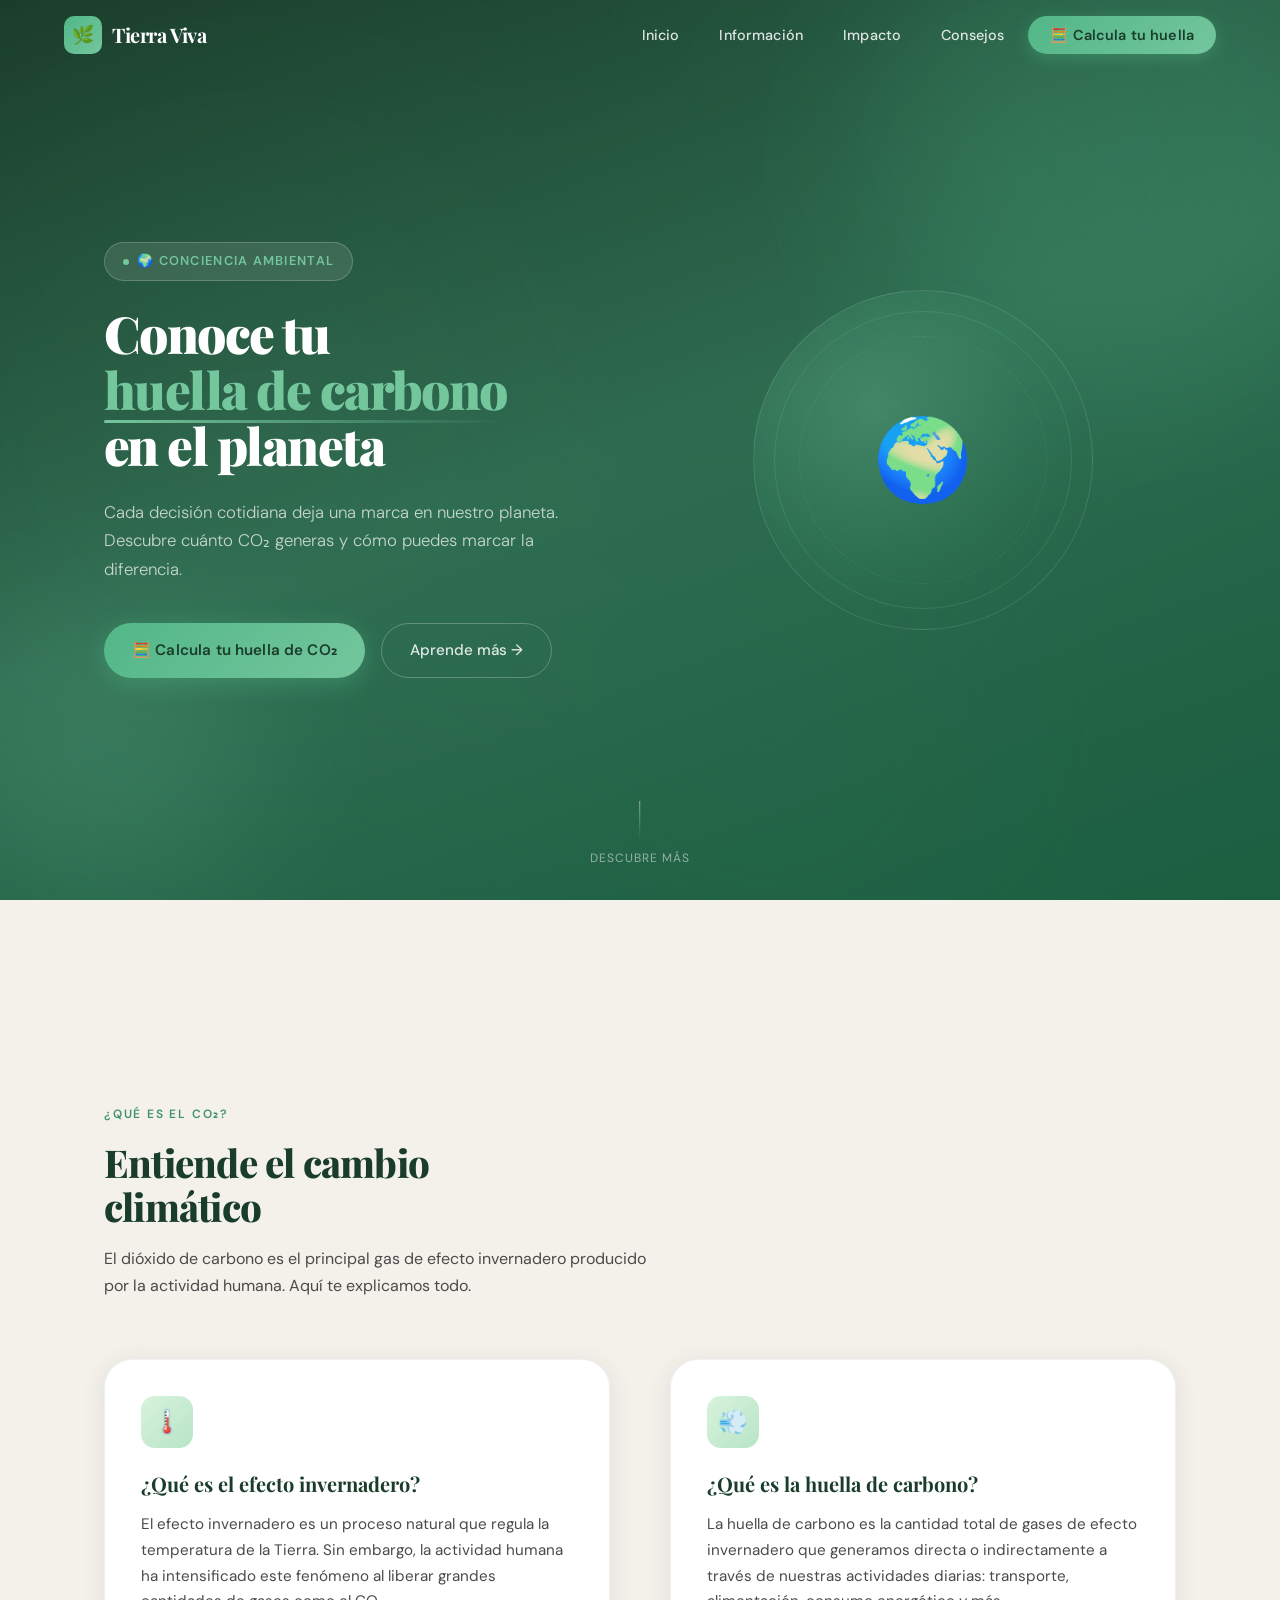
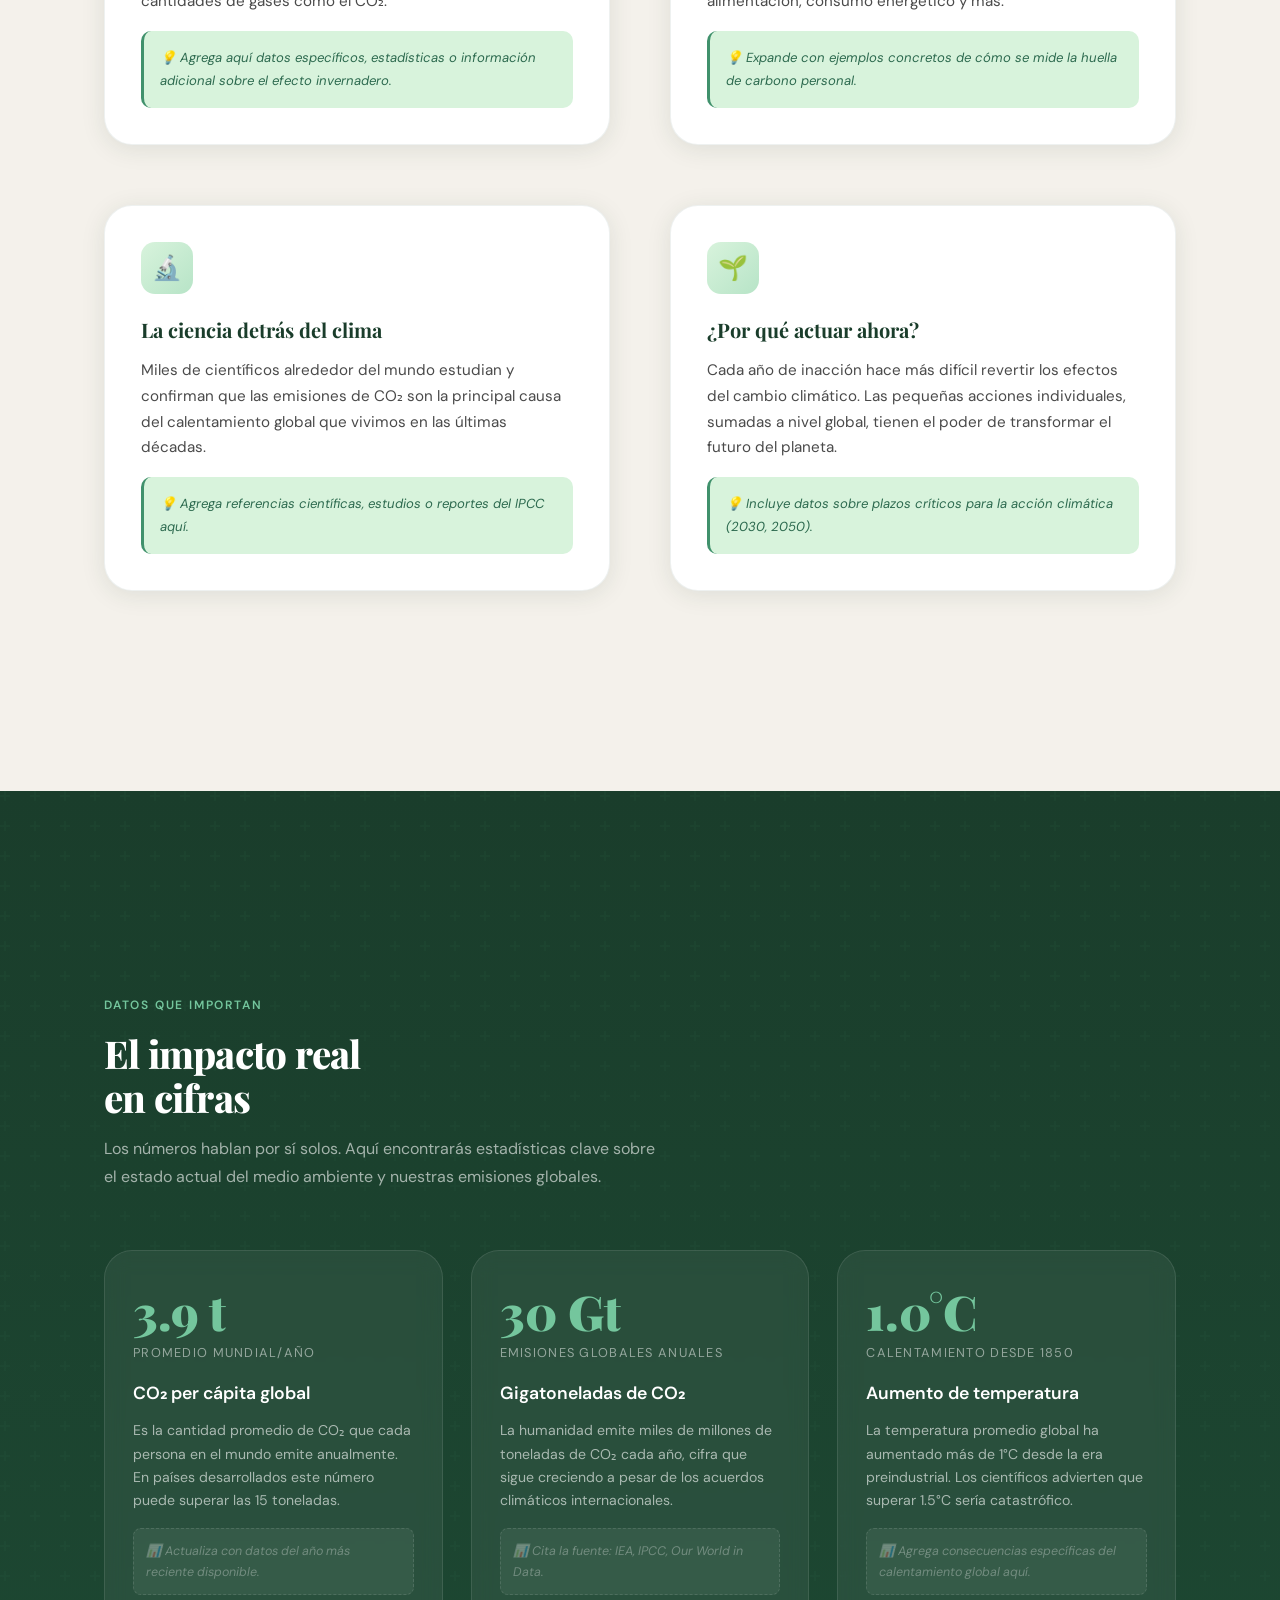
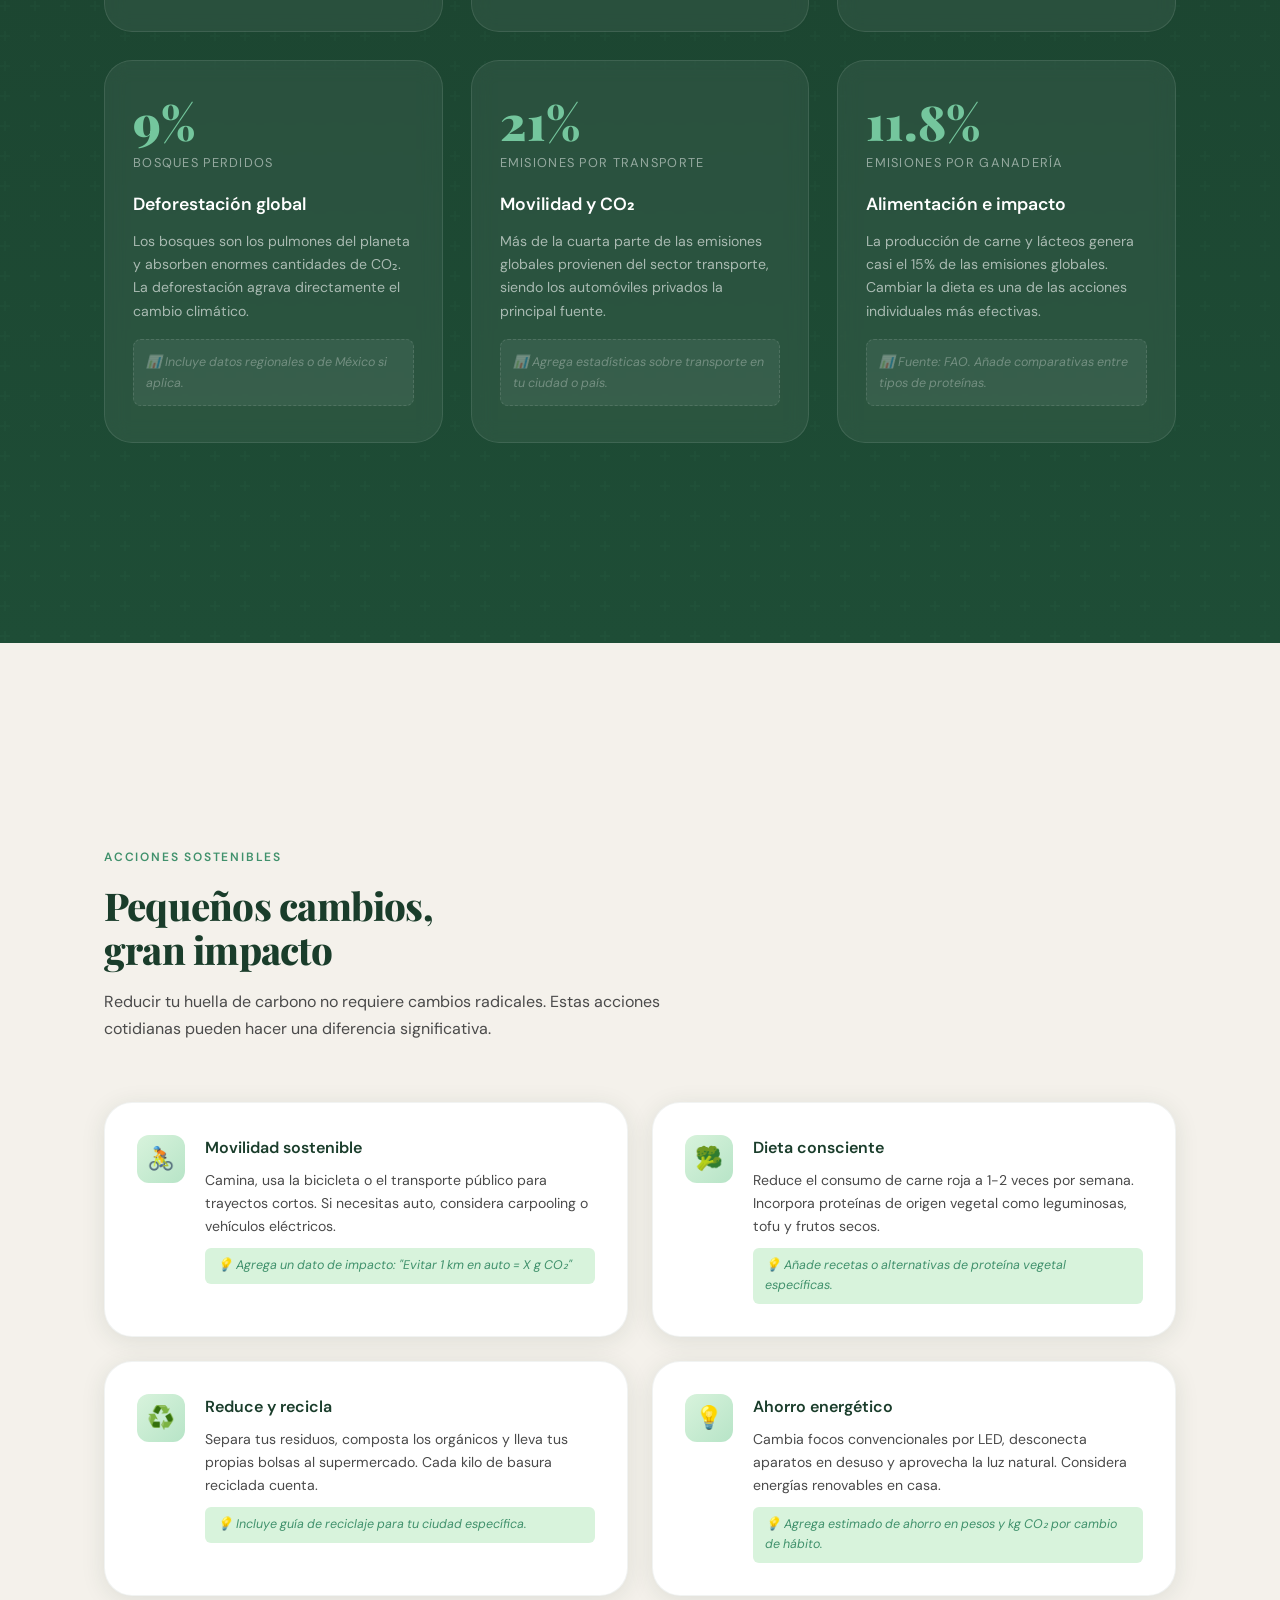
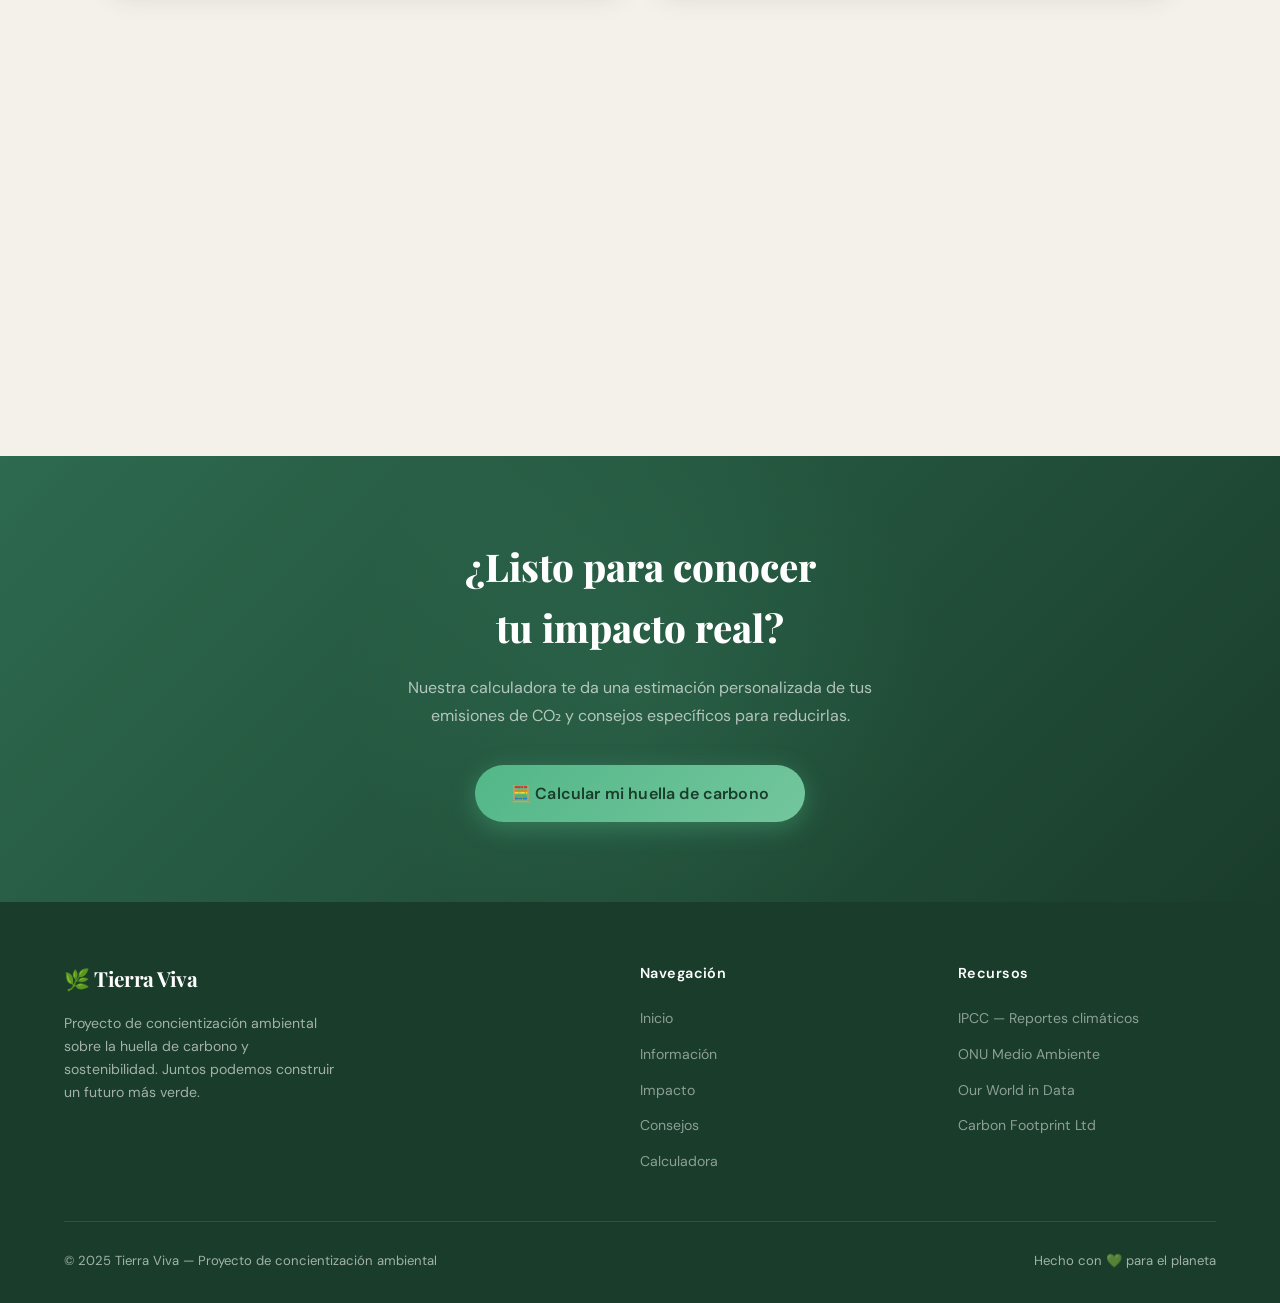
==== index.html @ 229e9798 "Add files via upload" ====
<!DOCTYPE html>
<html lang="es">
<head>
  <meta charset="UTF-8" />
  <meta name="viewport" content="width=device-width, initial-scale=1.0" />
  <title>Tierra Viva — Conciencia Ambiental y Huella de CO₂</title>
  <meta name="description" content="Aprende sobre tu huella de carbono y cómo reducir tu impacto ambiental. Calcula tus emisiones de CO₂ y descubre cómo vivir más sosteniblemente." />
  <link rel="stylesheet" href="style.css" />
</head>
<body>

       <!-- Navbar -->

  <nav class="navbar" id="navbar">
    <a href="index.html" class="nav-logo">
      <div class="nav-logo-icon">🌿</div>
      <span class="nav-logo-text">Tierra Viva</span>
    </a>

    <ul class="nav-links" id="navLinks">
      <li><a href="#inicio">Inicio</a></li>
      <li><a href="#informacion">Información</a></li>
      <li><a href="#impacto">Impacto</a></li>
      <li><a href="#consejos">Consejos</a></li>
      <li>
        <a href="calculator.html" class="btn-nav-calc">
          🧮 Calcula tu huella
        </a>
      </li>
    </ul>

    <!-- Hamburgir para fonos :v -->
    <div class="nav-toggle" id="navToggle" aria-label="Abrir menú">
      <span></span>
      <span></span>
      <span></span>
    </div>
  </nav>

  <!-- Hero :v -->

  <section class="hero" id="inicio">
    <!-- Fondo decorativo -->
    <div class="hero-bg-pattern"></div>
    <div class="hero-orb hero-orb-1"></div>
    <div class="hero-orb hero-orb-2"></div>

    <div class="hero-content">
      <!-- El titulo de la pagina :v -->
      <div class="hero-text">
        <div class="hero-badge">🌍 Conciencia ambiental</div>

        <h1 class="hero-title">
          Conoce tu<br/>
          <span>huella de carbono</span><br/>
          en el planeta
        </h1>

        <p class="hero-subtitle">
          <!-- Frase god (Reemplazar :v) -->
          Cada decisión cotidiana deja una marca en nuestro planeta.
          Descubre cuánto CO₂ generas y cómo puedes marcar la diferencia.
        </p>

        <div class="hero-cta-group">
          <a href="calculator.html" class="btn-primary">
            🧮 Calcula tu huella de CO₂
          </a>
          <a href="#informacion" class="btn-secondary">
            Aprende más →
          </a>
        </div>
      </div>

      <!-- Decoracion :v -->
      <div class="hero-visual">
        <div class="hero-globe">
          <span class="globe-inner">🌍</span>
        </div>
      </div>
    </div>

    <!-- Scroll God -->
    <div class="scroll-indicator">
      <div class="scroll-line"></div>
      <span>Descubre más</span>
    </div>
  </section>

  <!-- La Info -->

  <section id="informacion">
    <div class="container" style="padding-top: 100px; padding-bottom: 100px;">
      <div>
        <span class="section-label">¿Qué es el CO₂?</span>
        <h2 class="section-title">Entiende el cambio<br/>climático</h2>
        <p class="section-subtitle">
          <!-- Info sacada directamente de mi culo (Reemplazar :v) -->
          El dióxido de carbono es el principal gas de efecto invernadero
          producido por la actividad humana. Aquí te explicamos todo.
        </p>
      </div>

      <div class="info-grid">
        <!-- Tarjeta 1 -->
        <div class="info-card">
          <div class="info-card-icon">🌡️</div>
          <h3>¿Qué es el efecto invernadero?</h3>
          <p>
            <!-- Contenido de la tarjeta 1 :v (Reemplazar :v)-->
            El efecto invernadero es un proceso natural que regula la temperatura
            de la Tierra. Sin embargo, la actividad humana ha intensificado este
            fenómeno al liberar grandes cantidades de gases como el CO₂.
          </p>
          <div class="info-placeholder">
            <p>💡 Agrega aquí datos específicos, estadísticas o información adicional sobre el efecto invernadero.</p>
          </div>
        </div>

        <!-- Tarjeta 2 -->
        <div class="info-card">
          <div class="info-card-icon">💨</div>
          <h3>¿Qué es la huella de carbono?</h3>
          <p>
            <!-- Contenido de la tarjeta 2 :v (Reemplazar :v)-->
            La huella de carbono es la cantidad total de gases de efecto invernadero
            que generamos directa o indirectamente a través de nuestras actividades
            diarias: transporte, alimentación, consumo energético y más.
          </p>
          <div class="info-placeholder">
            <p>💡 Expande con ejemplos concretos de cómo se mide la huella de carbono personal.</p>
          </div>
        </div>

        <!-- Tarjeta 3 -->
        <div class="info-card">
          <div class="info-card-icon">🔬</div>
          <h3>La ciencia detrás del clima</h3>
          <p>
            <!-- Contenido de la tarjeta 3 :v (Reemplazar :v)-->
            Miles de científicos alrededor del mundo estudian y confirman que
            las emisiones de CO₂ son la principal causa del calentamiento global
            que vivimos en las últimas décadas.
          </p>
          <div class="info-placeholder">
            <p>💡 Agrega referencias científicas, estudios o reportes del IPCC aquí.</p>
          </div>
        </div>

        <!-- Tarjeta 4 -->
        <div class="info-card">
          <div class="info-card-icon">🌱</div>
          <h3>¿Por qué actuar ahora?</h3>
          <p>
            <!-- Contenido de la tarjeta 4 :v (Reemplazar :v)-->
            Cada año de inacción hace más difícil revertir los efectos del cambio
            climático. Las pequeñas acciones individuales, sumadas a nivel global,
            tienen el poder de transformar el futuro del planeta.
          </p>
          <div class="info-placeholder">
            <p>💡 Incluye datos sobre plazos críticos para la acción climática (2030, 2050).</p>
          </div>
        </div>
      </div>
    </div>
  </section>

  <!-- Seccion del impacto ambiental -->
  <section id="impacto">
    <div class="container" style="padding-top: 100px; padding-bottom: 100px;">
      <div>
        <span class="section-label">Datos que importan</span>
        <h2 class="section-title">El impacto real<br/>en cifras</h2>
        <p class="section-subtitle">
          <!-- Mas info sacada de mi culo (Reemplazar :v) -->
          Los números hablan por sí solos. Aquí encontrarás estadísticas clave
          sobre el estado actual del medio ambiente y nuestras emisiones globales.
        </p>
      </div>

      <div class="impacto-grid">
        <!-- Tarjeta Impacto 1 -->
        <div class="impacto-card">
          <div class="impacto-num" data-target="4.8" data-suffix=" t">4.8 t</div>
          <div class="impacto-label">Promedio mundial/año</div>
          <h3>CO₂ per cápita global</h3>
          <p>
            <!-- Contenido impacto 1 :v (Reemplazar :v) -->
            Es la cantidad promedio de CO₂ que cada persona en el mundo emite
            anualmente. En países desarrollados este número puede superar las 15 toneladas.
          </p>
          <div class="impacto-placeholder">
            <p>📊 Actualiza con datos del año más reciente disponible.</p>
          </div>
        </div>

        <!-- Tarjeta Impacto 2 -->
        <div class="impacto-card">
          <div class="impacto-num" data-target="37" data-suffix=" Gt">37 Gt</div>
          <div class="impacto-label">Emisiones globales anuales</div>
          <h3>Gigatoneladas de CO₂</h3>
          <p>
            <!-- Contenido impacto 2 :v (Reemplazar :v) -->
            La humanidad emite miles de millones de toneladas de CO₂ cada año,
            cifra que sigue creciendo a pesar de los acuerdos climáticos internacionales.
          </p>
          <div class="impacto-placeholder">
            <p>📊 Cita la fuente: IEA, IPCC, Our World in Data.</p>
          </div>
        </div>

        <!-- Tarjeta Impacto 3 -->
        <div class="impacto-card">
          <div class="impacto-num" data-target="1.2" data-suffix="°C">1.2°C</div>
          <div class="impacto-label">Calentamiento desde 1850</div>
          <h3>Aumento de temperatura</h3>
          <p>
            <!-- Contenido impacto 3 :v (Reemplazar :v) -->
            La temperatura promedio global ha aumentado más de 1°C desde la era
            preindustrial. Los científicos advierten que superar 1.5°C sería catastrófico.
          </p>
          <div class="impacto-placeholder">
            <p>📊 Agrega consecuencias específicas del calentamiento global aquí.</p>
          </div>
        </div>

        <!-- Tarjeta Impacto 4 -->
        <div class="impacto-card">
          <div class="impacto-num" data-target="11" data-suffix="%">11%</div>
          <div class="impacto-label">Bosques perdidos</div>
          <h3>Deforestación global</h3>
          <p>
            <!-- Contenido impacto 4 :v (Reemplazar :v) -->
            Los bosques son los pulmones del planeta y absorben enormes cantidades
            de CO₂. La deforestación agrava directamente el cambio climático.
          </p>
          <div class="impacto-placeholder">
            <p>📊 Incluye datos regionales o de México si aplica.</p>
          </div>
        </div>

        <!-- Tarjeta Impacto 5 -->
        <div class="impacto-card">
          <div class="impacto-num" data-target="26" data-suffix="%">26%</div>
          <div class="impacto-label">Emisiones por transporte</div>
          <h3>Movilidad y CO₂</h3>
          <p>
            <!-- Contenido impacto 5 :v (Reemplazar :v) -->
            Más de la cuarta parte de las emisiones globales provienen del sector
            transporte, siendo los automóviles privados la principal fuente.
          </p>
          <div class="impacto-placeholder">
            <p>📊 Agrega estadísticas sobre transporte en tu ciudad o país.</p>
          </div>
        </div>

        <!-- Tarjeta Impacto 6 -->
        <div class="impacto-card">
          <div class="impacto-num" data-target="14.5" data-suffix="%">14.5%</div>
          <div class="impacto-label">Emisiones por ganadería</div>
          <h3>Alimentación e impacto</h3>
          <p>
            <!-- Contenido impacto 6 :v (Reemplazar :v) -->
            La producción de carne y lácteos genera casi el 15% de las emisiones
            globales. Cambiar la dieta es una de las acciones individuales más efectivas.
          </p>
          <div class="impacto-placeholder">
            <p>📊 Fuente: FAO. Añade comparativas entre tipos de proteínas.</p>
          </div>
        </div>
      </div>
    </div>
  </section>

  <!-- Consejitos para no ser un hdp -->
  <section id="consejos">
    <div class="container" style="padding-top: 100px; padding-bottom: 100px;">
      <div class="consejos-intro">
        <span class="section-label">Acciones sostenibles</span>
        <h2 class="section-title">Pequeños cambios,<br/>gran impacto</h2>
        <p class="section-subtitle">
          <!-- Subtítulo consejos -->
          Reducir tu huella de carbono no requiere cambios radicales. Estas
          acciones cotidianas pueden hacer una diferencia significativa.
        </p>
      </div>

      <div class="consejos-grid">
        <!-- Consejito 1 -->
        <div class="consejo-card">
          <div class="consejo-icon">🚴</div>
          <div>
            <h3>Movilidad sostenible</h3>
            <p>
              <!-- Consejito 1 :v (Reemplazar :v) -->
              Camina, usa la bicicleta o el transporte público para trayectos
              cortos. Si necesitas auto, considera carpooling o vehículos eléctricos.
            </p>
            <div class="consejo-placeholder">💡 Agrega un dato de impacto: "Evitar 1 km en auto = X g CO₂"</div>
          </div>
        </div>

        <!-- Consejito 2 -->
        <div class="consejo-card">
          <div class="consejo-icon">🥦</div>
          <div>
            <h3>Dieta consciente</h3>
            <p>
              <!-- Consejito 2 :v (Reemplazar :v) -->
              Reduce el consumo de carne roja a 1-2 veces por semana. Incorpora
              proteínas de origen vegetal como leguminosas, tofu y frutos secos.
            </p>
            <div class="consejo-placeholder">💡 Añade recetas o alternativas de proteína vegetal específicas.</div>
          </div>
        </div>

        <!-- Consejito 3 -->
        <div class="consejo-card">
          <div class="consejo-icon">♻️</div>
          <div>
            <h3>Reduce y recicla</h3>
            <p>
              <!-- Consejito 3 :v (Reemplazar :v) -->
              Separa tus residuos, composta los orgánicos y lleva tus propias
              bolsas al supermercado. Cada kilo de basura reciclada cuenta.
            </p>
            <div class="consejo-placeholder">💡 Incluye guía de reciclaje para tu ciudad específica.</div>
          </div>
        </div>

        <!-- Consejito 4 -->
        <div class="consejo-card">
          <div class="consejo-icon">💡</div>
          <div>
            <h3>Ahorro energético</h3>
            <p>
              <!-- Consejito 4 :v (Reemplazar :v) -->
              Cambia focos convencionales por LED, desconecta aparatos en desuso
              y aprovecha la luz natural. Considera energías renovables en casa.
            </p>
            <div class="consejo-placeholder">💡 Agrega estimado de ahorro en pesos y kg CO₂ por cambio de hábito.</div>
          </div>
        </div>

        <!-- Consejito 5 -->
        <div class="consejo-card">
          <div class="consejo-icon">🛍️</div>
          <div>
            <h3>Consumo responsable</h3>
            <p>
              <!-- Consejito 5 :v (Reemplazar :v) -->
              Antes de comprar pregúntate si realmente lo necesitas. Elige
              productos durables, compra de segunda mano y apoya marcas sostenibles.
            </p>
            <div class="consejo-placeholder">💡 Lista de marcas certificadas o tiendas de segunda mano locales.</div>
          </div>
        </div>

        <!-- Consejito 6 -->
        <div class="consejo-card">
          <div class="consejo-icon">💧</div>
          <div>
            <h3>Cuida el agua</h3>
            <p>
              <!-- Consejito 6 :v (Reemplazar :v) -->
              El tratamiento y bombeo de agua consume energía. Ducha corta, repara
              fugas y recoge agua de lluvia para riego. Cada litro importa.
            </p>
            <div class="consejo-placeholder">💡 Añade datos locales sobre escasez de agua o situación hídrica.</div>
          </div>
        </div>
      </div>
    </div>
  </section>

  <!-- Boton para la calculadora -->
  <section class="cta-section">
    <h2>¿Listo para conocer<br/>tu impacto real?</h2>
    <p>
      Nuestra calculadora te da una estimación personalizada de tus emisiones
      de CO₂ y consejos específicos para reducirlas.
    </p>
    <a href="calculator.html" class="btn-primary">
      🧮 Calcular mi huella de carbono
    </a>
  </section>

  <!-- Pie de página :V -->
  <footer>
    <div class="footer-grid">
      <div class="footer-brand">
        <span class="nav-logo-text">🌿 Tierra Viva</span>
        <p>
          <!-- Descripción del footer :v (Reemplazar :v) -->
          Proyecto de concientización ambiental sobre la huella de carbono y
          sostenibilidad. Juntos podemos construir un futuro más verde.
        </p>
      </div>

      <div class="footer-col">
        <h4>Navegación</h4>
        <ul>
          <li><a href="#inicio">Inicio</a></li>
          <li><a href="#informacion">Información</a></li>
          <li><a href="#impacto">Impacto</a></li>
          <li><a href="#consejos">Consejos</a></li>
          <li><a href="calculator.html">Calculadora</a></li>
        </ul>
      </div>

      <div class="footer-col">
        <h4>Recursos</h4>
        <ul>
          <!-- Aqui tenemos que meter fuentes :v -->
          <li><a href="#" target="_blank">IPCC — Reportes climáticos</a></li>
          <li><a href="#" target="_blank">ONU Medio Ambiente</a></li>
          <li><a href="#" target="_blank">Our World in Data</a></li>
          <li><a href="#" target="_blank">Carbon Footprint Ltd</a></li>
        </ul>
      </div>
    </div>

    <div class="footer-bottom">
      <p>© 2025 Tierra Viva — Proyecto de concientización ambiental</p>
      <p>Hecho con 💚 para el planeta</p>
    </div>
  </footer>

  <!-- Scripts -->
  <script src="script.js"></script>
</body>
</html>
---- style.css ----
/* Estilos para la página principal (index.html) */

@import url('https://fonts.googleapis.com/css2?family=Playfair+Display:wght@400;700;900&family=DM+Sans:wght@300;400;500;600&display=swap');

:root {
  --verde-oscuro: #1a3d2b;
  --verde-medio: #2d6a4f;
  --verde-claro: #40916c;
  --verde-brillante: #52b788;
  --verde-menta: #74c69d;
  --verde-suave: #b7e4c7;
  --verde-palido: #d8f3dc;
  --crema: #f4f1eb;
  --tierra: #8B6914;
  --blanco: #ffffff;
  --gris-oscuro: #1e1e1e;
  --gris-medio: #4a4a4a;
  --gris-claro: #f0ede6;
  --sombra-suave: 0 4px 24px rgba(26, 61, 43, 0.10);
  --sombra-media: 0 8px 40px rgba(26, 61, 43, 0.15);
  --sombra-fuerte: 0 16px 60px rgba(26, 61, 43, 0.22);
  --radio: 16px;
  --radio-lg: 28px;
  --transicion: all 0.35s cubic-bezier(0.4, 0, 0.2, 1);
}

*, *::before, *::after {
  margin: 0;
  padding: 0;
  box-sizing: border-box;
}

html {
  scroll-behavior: smooth;
  font-size: 16px;
}

body {
  font-family: 'DM Sans', sans-serif;
  background-color: var(--crema);
  color: var(--gris-oscuro);
  overflow-x: hidden;
  line-height: 1.6;
}

/* Scrollbar GOD */
::-webkit-scrollbar { width: 8px; }
::-webkit-scrollbar-track { background: var(--verde-palido); }
::-webkit-scrollbar-thumb { background: var(--verde-claro); border-radius: 4px; }
::-webkit-scrollbar-thumb:hover { background: var(--verde-medio); }

/* Navbar */
.navbar {
  position: fixed;
  top: 0;
  left: 0;
  right: 0;
  z-index: 1000;
  padding: 0 5%;
  height: 70px;
  display: flex;
  align-items: center;
  justify-content: space-between;
  transition: var(--transicion);
  background: transparent;
}

.navbar.scrolled {
  background: rgba(26, 61, 43, 0.96);
  backdrop-filter: blur(16px);
  box-shadow: var(--sombra-media);
}

.nav-logo {
  display: flex;
  align-items: center;
  gap: 10px;
  text-decoration: none;
}

.nav-logo-icon {
  width: 38px;
  height: 38px;
  background: linear-gradient(135deg, var(--verde-brillante), var(--verde-menta));
  border-radius: 10px;
  display: flex;
  align-items: center;
  justify-content: center;
  font-size: 18px;
}

.nav-logo-text {
  font-family: 'Playfair Display', serif;
  font-size: 1.25rem;
  font-weight: 700;
  color: var(--blanco);
  letter-spacing: -0.02em;
}

.nav-links {
  display: flex;
  align-items: center;
  gap: 8px;
  list-style: none;
}

.nav-links a {
  color: rgba(255,255,255,0.85);
  text-decoration: none;
  font-size: 0.9rem;
  font-weight: 500;
  padding: 8px 16px;
  border-radius: 8px;
  transition: var(--transicion);
  letter-spacing: 0.01em;
}

.nav-links a:hover {
  color: var(--blanco);
  background: rgba(255,255,255,0.12);
}

.btn-nav-calc {
  background: linear-gradient(135deg, var(--verde-brillante), var(--verde-menta)) !important;
  color: var(--verde-oscuro) !important;
  font-weight: 600 !important;
  padding: 10px 22px !important;
  border-radius: 50px !important;
  box-shadow: 0 4px 16px rgba(82, 183, 136, 0.35);
  transition: var(--transicion) !important;
}

.btn-nav-calc:hover {
  transform: translateY(-2px) !important;
  box-shadow: 0 8px 24px rgba(82, 183, 136, 0.45) !important;
  background: rgba(255,255,255,0) !important;
}

/* Hamburger XD */
.nav-toggle {
  display: none;
  flex-direction: column;
  gap: 5px;
  cursor: pointer;
  padding: 8px;
}

.nav-toggle span {
  display: block;
  width: 24px;
  height: 2px;
  background: var(--blanco);
  border-radius: 2px;
  transition: var(--transicion);
}

/* HERO */
.hero {
  min-height: 100vh;
  position: relative;
  display: flex;
  align-items: center;
  overflow: hidden;
  background: linear-gradient(160deg, var(--verde-oscuro) 0%, var(--verde-medio) 50%, #1b5e40 100%);
}

.hero-bg-pattern {
  position: absolute;
  inset: 0;
  opacity: 0.06;
  background-image: 
    radial-gradient(circle at 20% 50%, #74c69d 0%, transparent 50%),
    radial-gradient(circle at 80% 20%, #52b788 0%, transparent 40%),
    radial-gradient(circle at 60% 80%, #40916c 0%, transparent 40%);
}

.hero-orb {
  position: absolute;
  border-radius: 50%;
  filter: blur(80px);
  opacity: 0.18;
  animation: orbFloat 8s ease-in-out infinite;
}

.hero-orb-1 {
  width: 500px; height: 500px;
  background: var(--verde-brillante);
  top: -100px; right: -100px;
  animation-delay: 0s;
}

.hero-orb-2 {
  width: 300px; height: 300px;
  background: var(--verde-menta);
  bottom: 0; left: -50px;
  animation-delay: -4s;
}

@keyframes orbFloat {
  0%, 100% { transform: translateY(0px) scale(1); }
  50% { transform: translateY(-30px) scale(1.05); }
}

.hero-content {
  position: relative;
  z-index: 2;
  max-width: 1200px;
  margin: 0 auto;
  padding: 100px 5% 80px;
  display: grid;
  grid-template-columns: 1fr 1fr;
  gap: 60px;
  align-items: center;
}

.hero-badge {
  display: inline-flex;
  align-items: center;
  gap: 8px;
  background: rgba(255,255,255,0.1);
  border: 1px solid rgba(255,255,255,0.2);
  color: var(--verde-menta);
  font-size: 0.8rem;
  font-weight: 600;
  letter-spacing: 0.1em;
  text-transform: uppercase;
  padding: 8px 18px;
  border-radius: 50px;
  margin-bottom: 24px;
  backdrop-filter: blur(8px);
  animation: fadeInUp 0.8s ease forwards;
}

.hero-badge::before {
  content: '';
  width: 6px; height: 6px;
  background: var(--verde-menta);
  border-radius: 50%;
  animation: pulse 2s ease-in-out infinite;
}

@keyframes pulse {
  0%, 100% { opacity: 1; transform: scale(1); }
  50% { opacity: 0.5; transform: scale(0.8); }
}

.hero-title {
  font-family: 'Playfair Display', serif;
  font-size: clamp(2.4rem, 4vw, 3.8rem);
  font-weight: 900;
  color: var(--blanco);
  line-height: 1.1;
  letter-spacing: -0.03em;
  margin-bottom: 24px;
  animation: fadeInUp 0.8s ease 0.1s forwards;
  opacity: 0;
}

.hero-title span {
  color: var(--verde-menta);
  position: relative;
}

.hero-title span::after {
  content: '';
  position: absolute;
  bottom: 0;
  left: 0;
  width: 100%;
  height: 3px;
  background: linear-gradient(90deg, var(--verde-menta), transparent);
  border-radius: 2px;
}

.hero-subtitle {
  font-size: 1.05rem;
  color: rgba(255,255,255,0.72);
  line-height: 1.7;
  margin-bottom: 40px;
  font-weight: 300;
  animation: fadeInUp 0.8s ease 0.2s forwards;
  opacity: 0;
}

.hero-cta-group {
  display: flex;
  gap: 16px;
  flex-wrap: wrap;
  animation: fadeInUp 0.8s ease 0.3s forwards;
  opacity: 0;
}

.btn-primary {
  display: inline-flex;
  align-items: center;
  gap: 10px;
  background: linear-gradient(135deg, var(--verde-brillante), var(--verde-menta));
  color: var(--verde-oscuro);
  font-family: 'DM Sans', sans-serif;
  font-size: 0.95rem;
  font-weight: 600;
  padding: 14px 28px;
  border-radius: 50px;
  text-decoration: none;
  border: none;
  cursor: pointer;
  box-shadow: 0 6px 24px rgba(82, 183, 136, 0.4);
  transition: var(--transicion);
  letter-spacing: 0.01em;
}

.btn-primary:hover {
  transform: translateY(-3px);
  box-shadow: 0 12px 36px rgba(82, 183, 136, 0.5);
}

.btn-secondary {
  display: inline-flex;
  align-items: center;
  gap: 10px;
  background: transparent;
  color: rgba(255,255,255,0.85);
  font-family: 'DM Sans', sans-serif;
  font-size: 0.95rem;
  font-weight: 500;
  padding: 14px 28px;
  border-radius: 50px;
  text-decoration: none;
  border: 1px solid rgba(255,255,255,0.25);
  cursor: pointer;
  transition: var(--transicion);
}

.btn-secondary:hover {
  background: rgba(255,255,255,0.1);
  border-color: rgba(255,255,255,0.4);
  transform: translateY(-2px);
}

/* Lado derecho del hero */
.hero-visual {
  display: flex;
  justify-content: center;
  align-items: center;
  animation: fadeInRight 1s ease 0.3s forwards;
  opacity: 0;
}

.hero-globe {
  width: 340px;
  height: 340px;
  background: radial-gradient(circle at 35% 35%, rgba(116, 198, 157, 0.3) 0%, rgba(64, 145, 108, 0.15) 50%, transparent 70%);
  border-radius: 50%;
  border: 1px solid rgba(255,255,255,0.12);
  display: flex;
  align-items: center;
  justify-content: center;
  position: relative;
  animation: globeRotate 20s linear infinite;
}

.hero-globe::before {
  content: '';
  position: absolute;
  inset: 20px;
  border-radius: 50%;
  border: 1px solid rgba(116, 198, 157, 0.2);
}

.hero-globe::after {
  content: '';
  position: absolute;
  inset: 45px;
  border-radius: 50%;
  border: 1px dashed rgba(116, 198, 157, 0.15);
}

@keyframes globeRotate {
  from { transform: rotate(0deg); }
  to { transform: rotate(360deg); }
}

.globe-inner {
  font-size: 5rem;
  animation: globeRotate 20s linear infinite reverse;
}

.hero-stats {
  display: flex;
  flex-direction: column;
  gap: 16px;
  position: absolute;
  right: -60px;
}

.stat-pill {
  background: rgba(255,255,255,0.1);
  backdrop-filter: blur(16px);
  border: 1px solid rgba(255,255,255,0.15);
  padding: 12px 20px;
  border-radius: 50px;
  color: var(--blanco);
  font-size: 0.82rem;
  white-space: nowrap;
}

.stat-pill strong {
  color: var(--verde-menta);
}

/* Scroll indicador */
.scroll-indicator {
  position: absolute;
  bottom: 32px;
  left: 50%;
  transform: translateX(-50%);
  display: flex;
  flex-direction: column;
  align-items: center;
  gap: 8px;
  color: rgba(255,255,255,0.5);
  font-size: 0.75rem;
  letter-spacing: 0.08em;
  text-transform: uppercase;
  animation: fadeIn 1s ease 1s forwards;
  opacity: 0;
}

.scroll-line {
  width: 1px;
  height: 40px;
  background: linear-gradient(to bottom, rgba(255,255,255,0.5), transparent);
  animation: scrollLine 2s ease-in-out infinite;
}

@keyframes scrollLine {
  0%, 100% { transform: scaleY(1); opacity: 1; }
  50% { transform: scaleY(0.5); opacity: 0.5; }
}

/* Secciones generales */
section {
  scroll-margin-top: 70px;
}

.container {
  max-width: 1200px;
  margin: 0 auto;
  padding: 0 5%;
}

.section-label {
  display: inline-block;
  font-size: 0.75rem;
  font-weight: 600;
  letter-spacing: 0.15em;
  text-transform: uppercase;
  color: var(--verde-claro);
  margin-bottom: 16px;
}

.section-title {
  font-family: 'Playfair Display', serif;
  font-size: clamp(1.8rem, 3vw, 2.8rem);
  font-weight: 800;
  color: var(--verde-oscuro);
  line-height: 1.15;
  letter-spacing: -0.02em;
  margin-bottom: 16px;
}

.section-subtitle {
  font-size: 1rem;
  color: var(--gris-medio);
  line-height: 1.7;
  max-width: 560px;
  font-weight: 400;
}

/* Seccion de informacion */
#informacion {
  padding: 100px 0;
  background: var(--crema);
}

.info-grid {
  display: grid;
  grid-template-columns: 1fr 1fr;
  gap: 60px;
  align-items: start;
  margin-top: 60px;
}

.info-card {
  background: var(--blanco);
  border-radius: var(--radio-lg);
  padding: 36px;
  box-shadow: var(--sombra-suave);
  border: 1px solid rgba(26, 61, 43, 0.07);
  transition: var(--transicion);
  opacity: 0;
  transform: translateY(20px);
}

.info-card.visible {
  opacity: 1;
  transform: translateY(0);
}

.info-card:hover {
  transform: translateY(-6px);
  box-shadow: var(--sombra-media);
}

.info-card-icon {
  width: 52px;
  height: 52px;
  background: linear-gradient(135deg, var(--verde-palido), var(--verde-suave));
  border-radius: 14px;
  display: flex;
  align-items: center;
  justify-content: center;
  font-size: 1.5rem;
  margin-bottom: 20px;
}

.info-card h3 {
  font-family: 'Playfair Display', serif;
  font-size: 1.25rem;
  color: var(--verde-oscuro);
  margin-bottom: 12px;
  font-weight: 700;
}

.info-card p {
  color: var(--gris-medio);
  font-size: 0.95rem;
  line-height: 1.7;
}

.info-placeholder {
  background: var(--verde-palido);
  border-radius: 10px;
  padding: 16px;
  margin-top: 16px;
  border-left: 3px solid var(--verde-claro);
}

.info-placeholder p {
  font-size: 0.82rem;
  color: var(--verde-medio);
  font-style: italic;
}

/* Seccion del impacto */
#impacto {
  padding: 100px 0;
  background: linear-gradient(180deg, var(--verde-oscuro) 0%, #1e4d36 100%);
  position: relative;
  overflow: hidden;
}

#impacto::before {
  content: '';
  position: absolute;
  inset: 0;
  background: url("data:image/svg+xml,%3Csvg width='60' height='60' viewBox='0 0 60 60' xmlns='http://www.w3.org/2000/svg'%3E%3Cg fill='none' fill-rule='evenodd'%3E%3Cg fill='%2352b788' fill-opacity='0.04'%3E%3Cpath d='M36 34v-4h-2v4h-4v2h4v4h2v-4h4v-2h-4zm0-30V0h-2v4h-4v2h4v4h2V6h4V4h-4zM6 34v-4H4v4H0v2h4v4h2v-4h4v-2H6zM6 4V0H4v4H0v2h4v4h2V6h4V4H6z'/%3E%3C/g%3E%3C/g%3E%3C/svg%3E");
}

#impacto .section-title { color: var(--blanco); }
#impacto .section-label { color: var(--verde-menta); }
#impacto .section-subtitle { color: rgba(255,255,255,0.6); }

.impacto-grid {
  display: grid;
  grid-template-columns: repeat(3, 1fr);
  gap: 28px;
  margin-top: 60px;
}

.impacto-card {
  background: rgba(255,255,255,0.06);
  backdrop-filter: blur(10px);
  border: 1px solid rgba(255,255,255,0.1);
  border-radius: var(--radio-lg);
  padding: 36px 28px;
  transition: var(--transicion);
  opacity: 0;
  transform: translateY(24px);
  position: relative;
  overflow: hidden;
}

.impacto-card::before {
  content: '';
  position: absolute;
  bottom: 0; left: 0; right: 0;
  height: 3px;
  background: linear-gradient(90deg, var(--verde-brillante), var(--verde-menta));
  transform: scaleX(0);
  transition: var(--transicion);
  transform-origin: left;
}

.impacto-card:hover::before { transform: scaleX(1); }

.impacto-card.visible {
  opacity: 1;
  transform: translateY(0);
}

.impacto-card:hover {
  background: rgba(255,255,255,0.1);
  transform: translateY(-8px);
  border-color: rgba(82, 183, 136, 0.3);
}

.impacto-num {
  font-family: 'Playfair Display', serif;
  font-size: 3rem;
  font-weight: 900;
  color: var(--verde-menta);
  line-height: 1;
  margin-bottom: 8px;
}

.impacto-label {
  font-size: 0.8rem;
  color: rgba(255,255,255,0.5);
  text-transform: uppercase;
  letter-spacing: 0.1em;
  margin-bottom: 16px;
}

.impacto-card h3 {
  color: var(--blanco);
  font-size: 1.1rem;
  margin-bottom: 12px;
  font-weight: 600;
}

.impacto-card p {
  color: rgba(255,255,255,0.6);
  font-size: 0.88rem;
  line-height: 1.65;
}

.impacto-placeholder {
  background: rgba(255,255,255,0.06);
  border-radius: 8px;
  padding: 12px;
  margin-top: 16px;
  border: 1px dashed rgba(255,255,255,0.12);
}

.impacto-placeholder p {
  font-size: 0.78rem;
  color: rgba(255,255,255,0.3);
  font-style: italic;
}

/* Seccion de consejitos */
#consejos {
  padding: 100px 0;
  background: var(--crema);
}

.consejos-intro {
  max-width: 600px;
  margin-bottom: 60px;
}

.consejos-grid {
  display: grid;
  grid-template-columns: repeat(2, 1fr);
  gap: 24px;
}

.consejo-card {
  background: var(--blanco);
  border-radius: var(--radio-lg);
  padding: 32px;
  box-shadow: var(--sombra-suave);
  border: 1px solid rgba(26, 61, 43, 0.06);
  display: flex;
  gap: 20px;
  align-items: flex-start;
  transition: var(--transicion);
  opacity: 0;
  transform: translateX(-20px);
}

.consejo-card.visible {
  opacity: 1;
  transform: translateX(0);
}

.consejo-card:hover {
  transform: translateX(6px);
  box-shadow: var(--sombra-media);
  border-color: var(--verde-suave);
}

.consejo-icon {
  width: 48px;
  height: 48px;
  min-width: 48px;
  background: linear-gradient(135deg, var(--verde-palido), var(--verde-suave));
  border-radius: 12px;
  display: flex;
  align-items: center;
  justify-content: center;
  font-size: 1.4rem;
}

.consejo-card h3 {
  font-size: 1rem;
  color: var(--verde-oscuro);
  font-weight: 600;
  margin-bottom: 8px;
}

.consejo-card p {
  font-size: 0.88rem;
  color: var(--gris-medio);
  line-height: 1.65;
}

.consejo-placeholder {
  font-size: 0.78rem;
  color: var(--verde-claro);
  font-style: italic;
  margin-top: 10px;
  padding: 8px 12px;
  background: var(--verde-palido);
  border-radius: 6px;
}

/* Boton para la calculadora (el de abajo :v) */
.cta-section {
  background: linear-gradient(135deg, var(--verde-medio) 0%, var(--verde-oscuro) 100%);
  padding: 80px 5%;
  text-align: center;
  position: relative;
  overflow: hidden;
}

.cta-section::before {
  content: '';
  position: absolute;
  width: 600px; height: 600px;
  border-radius: 50%;
  background: radial-gradient(circle, rgba(82,183,136,0.12) 0%, transparent 70%);
  top: 50%;
  left: 50%;
  transform: translate(-50%, -50%);
}

.cta-section h2 {
  font-family: 'Playfair Display', serif;
  font-size: clamp(1.8rem, 3vw, 2.8rem);
  color: var(--blanco);
  margin-bottom: 16px;
  font-weight: 800;
  position: relative;
}

.cta-section p {
  color: rgba(255,255,255,0.65);
  font-size: 1rem;
  max-width: 480px;
  margin: 0 auto 36px;
  line-height: 1.7;
  position: relative;
}

.cta-section .btn-primary {
  font-size: 1rem;
  padding: 16px 36px;
  position: relative;
}

/* FOOTER */
footer {
  background: var(--verde-oscuro);
  padding: 60px 5% 32px;
  color: rgba(255,255,255,0.6);
}

.footer-grid {
  display: grid;
  grid-template-columns: 2fr 1fr 1fr;
  gap: 60px;
  margin-bottom: 48px;
}

.footer-brand .nav-logo-text {
  display: block;
  margin-bottom: 16px;
  font-size: 1.3rem;
}

.footer-brand p {
  font-size: 0.88rem;
  line-height: 1.65;
  max-width: 280px;
}

.footer-col h4 {
  color: var(--blanco);
  font-size: 0.9rem;
  font-weight: 600;
  margin-bottom: 20px;
  letter-spacing: 0.03em;
}

.footer-col ul {
  list-style: none;
  display: flex;
  flex-direction: column;
  gap: 10px;
}

.footer-col ul a {
  color: rgba(255,255,255,0.5);
  text-decoration: none;
  font-size: 0.88rem;
  transition: var(--transicion);
}

.footer-col ul a:hover {
  color: var(--verde-menta);
}

.footer-bottom {
  border-top: 1px solid rgba(255,255,255,0.1);
  padding-top: 28px;
  display: flex;
  justify-content: space-between;
  align-items: center;
  font-size: 0.82rem;
}

.footer-bottom a {
  color: var(--verde-menta);
  text-decoration: none;
  font-weight: 600;
}

/* ANIMACIONES */
@keyframes fadeInUp {
  from { opacity: 0; transform: translateY(30px); }
  to { opacity: 1; transform: translateY(0); }
}

@keyframes fadeInRight {
  from { opacity: 0; transform: translateX(40px); }
  to { opacity: 1; transform: translateX(0); }
}

@keyframes fadeIn {
  from { opacity: 0; }
  to { opacity: 1; }
}

/* RESPONSIVE */
@media (max-width: 900px) {
  .hero-content {
    grid-template-columns: 1fr;
    text-align: center;
    gap: 40px;
  }
  .hero-cta-group { justify-content: center; }
  .hero-visual { display: none; }
  .info-grid { grid-template-columns: 1fr; }
  .impacto-grid { grid-template-columns: 1fr; }
  .consejos-grid { grid-template-columns: 1fr; }
  .footer-grid { grid-template-columns: 1fr; gap: 32px; }
  .footer-bottom { flex-direction: column; gap: 12px; text-align: center; }
}

@media (max-width: 768px) {
  .nav-links { display: none; flex-direction: column; position: absolute; top: 70px; left: 0; right: 0; background: var(--verde-oscuro); padding: 24px 5%; gap: 4px; }
  .nav-links.open { display: flex; }
  .nav-toggle { display: flex; }
  .navbar { background: rgba(26, 61, 43, 0.98); }
}
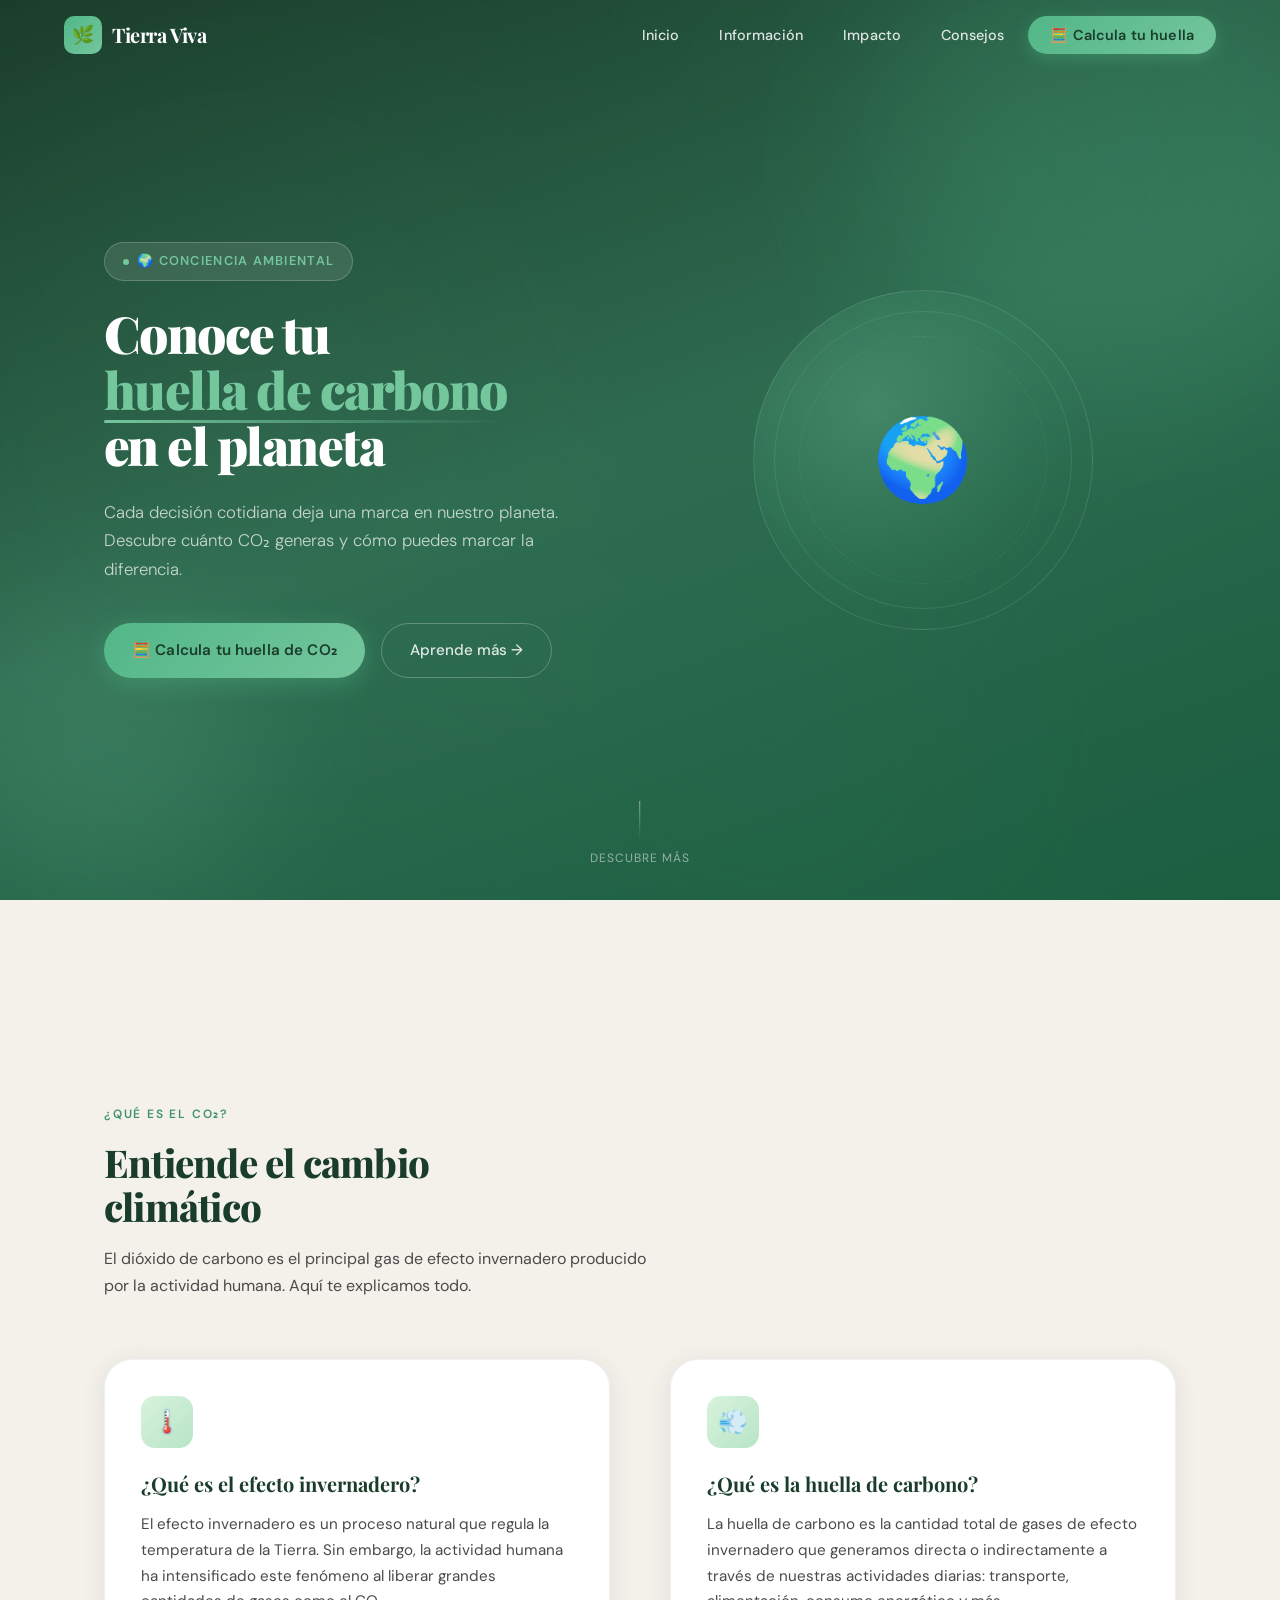
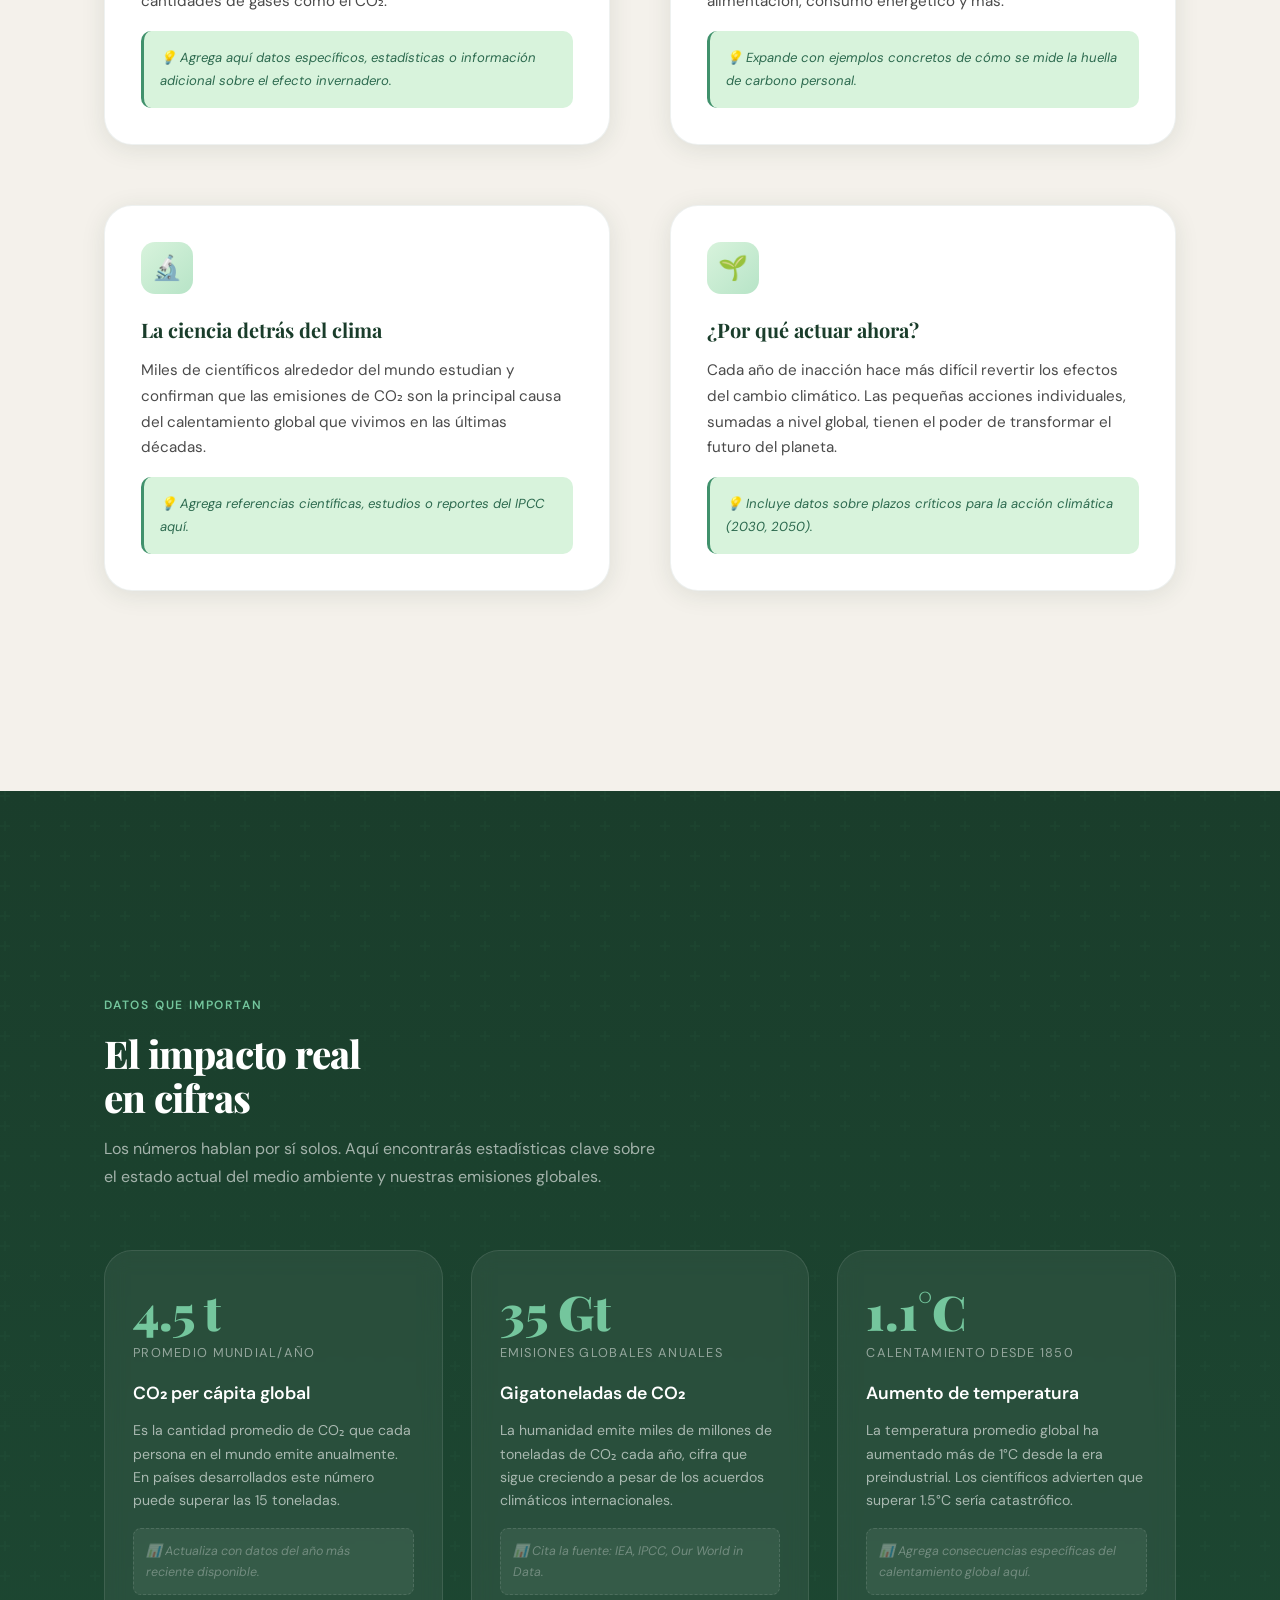
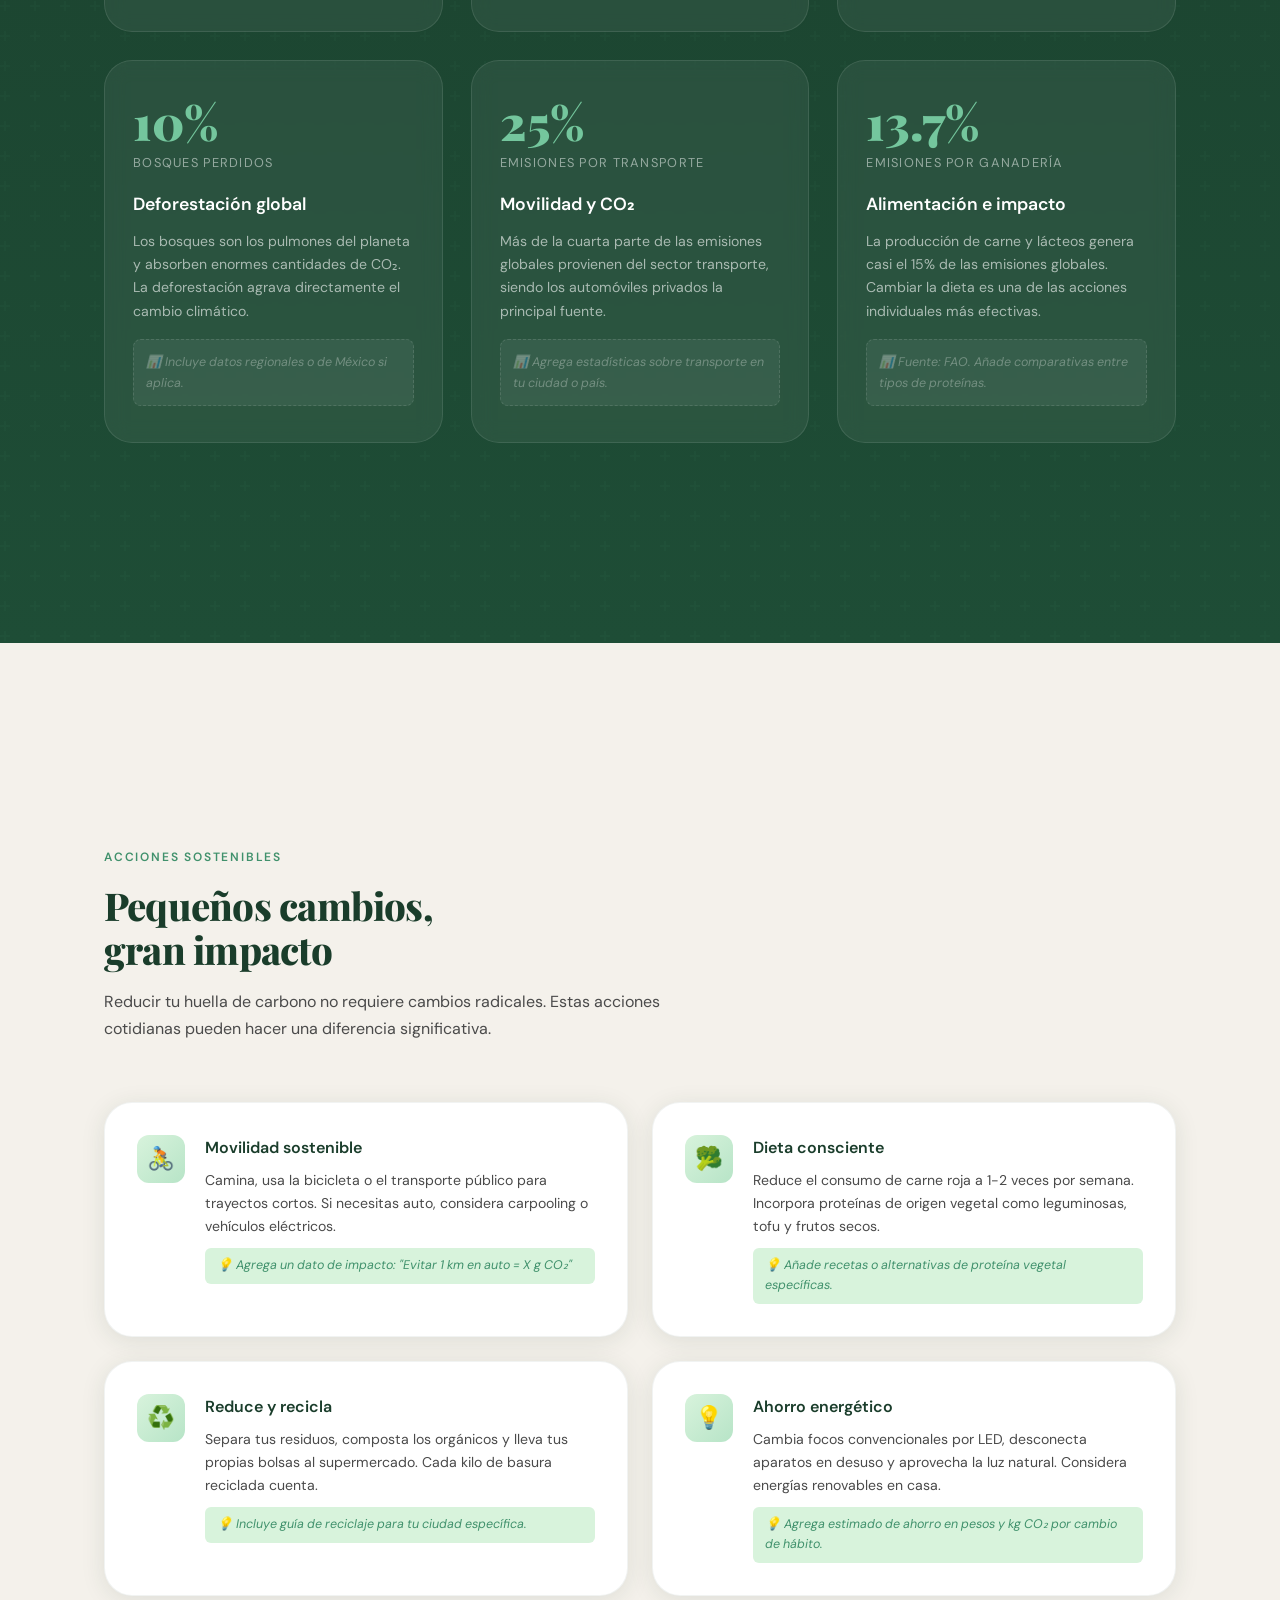
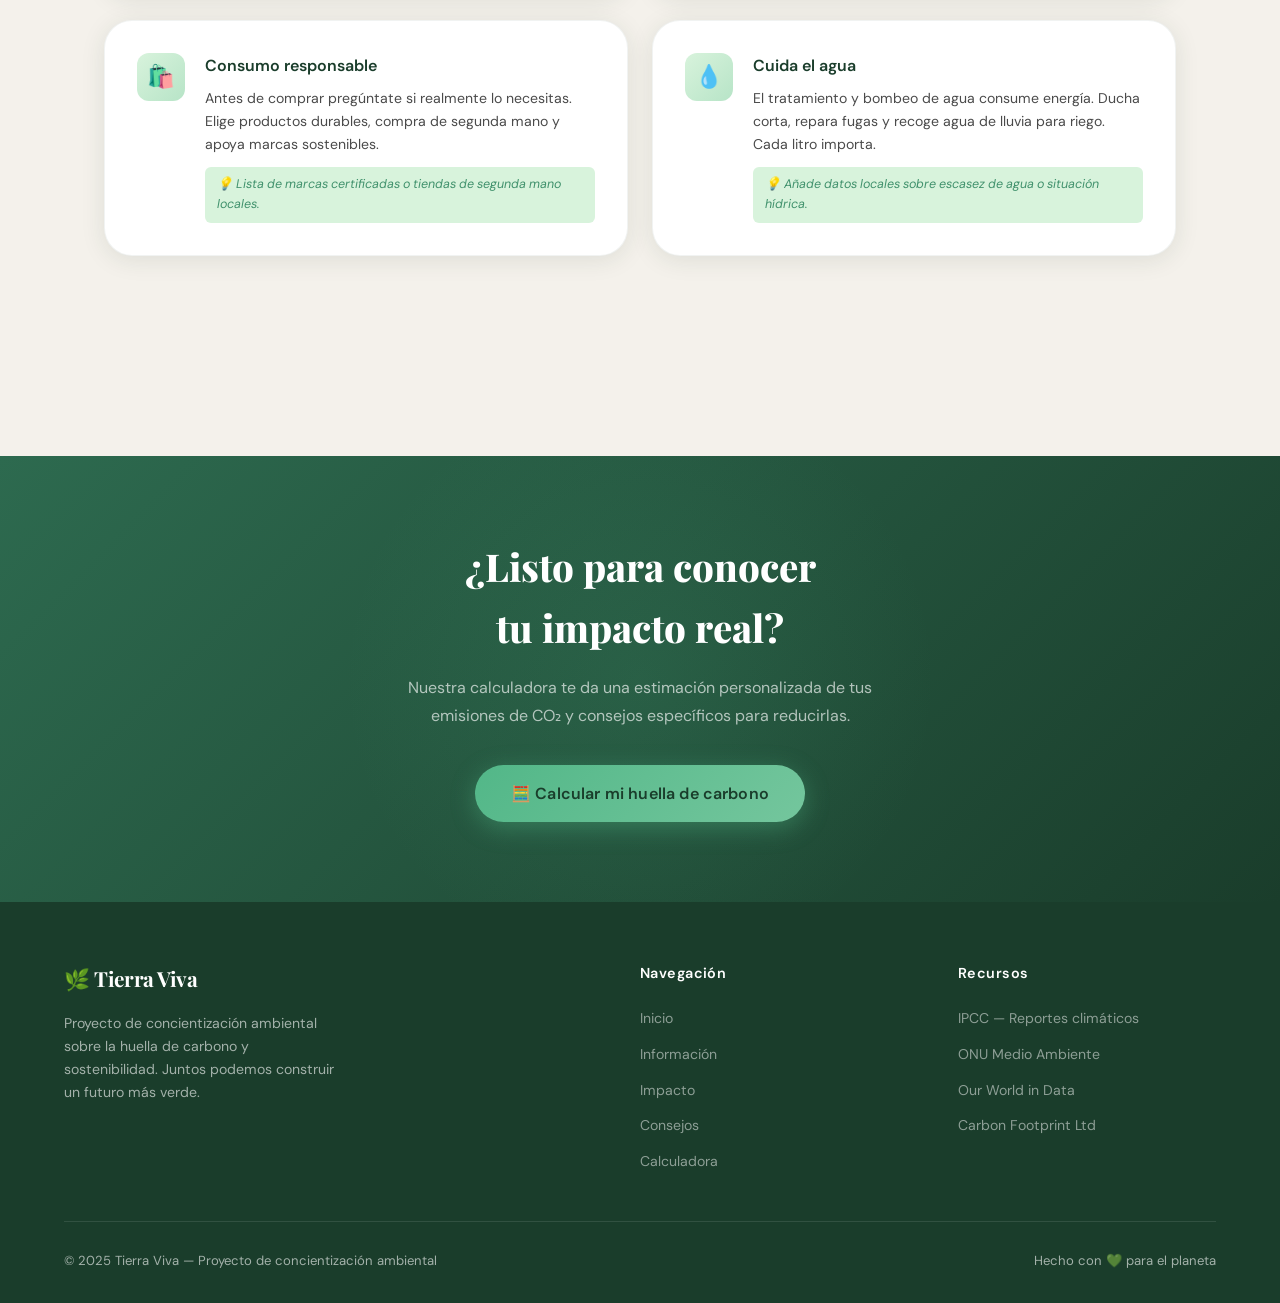
==== commit b1c3ec7f: "Fix typo in comment from 'Hero' to 'Heros'" ====
--- a/index.html
+++ b/index.html
@@ -37,7 +37,7 @@
     </div>
   </nav>
 
-  <!-- Hero :v -->
+  <!-- Heros :v -->
 
   <section class="hero" id="inicio">
     <!-- Fondo decorativo -->
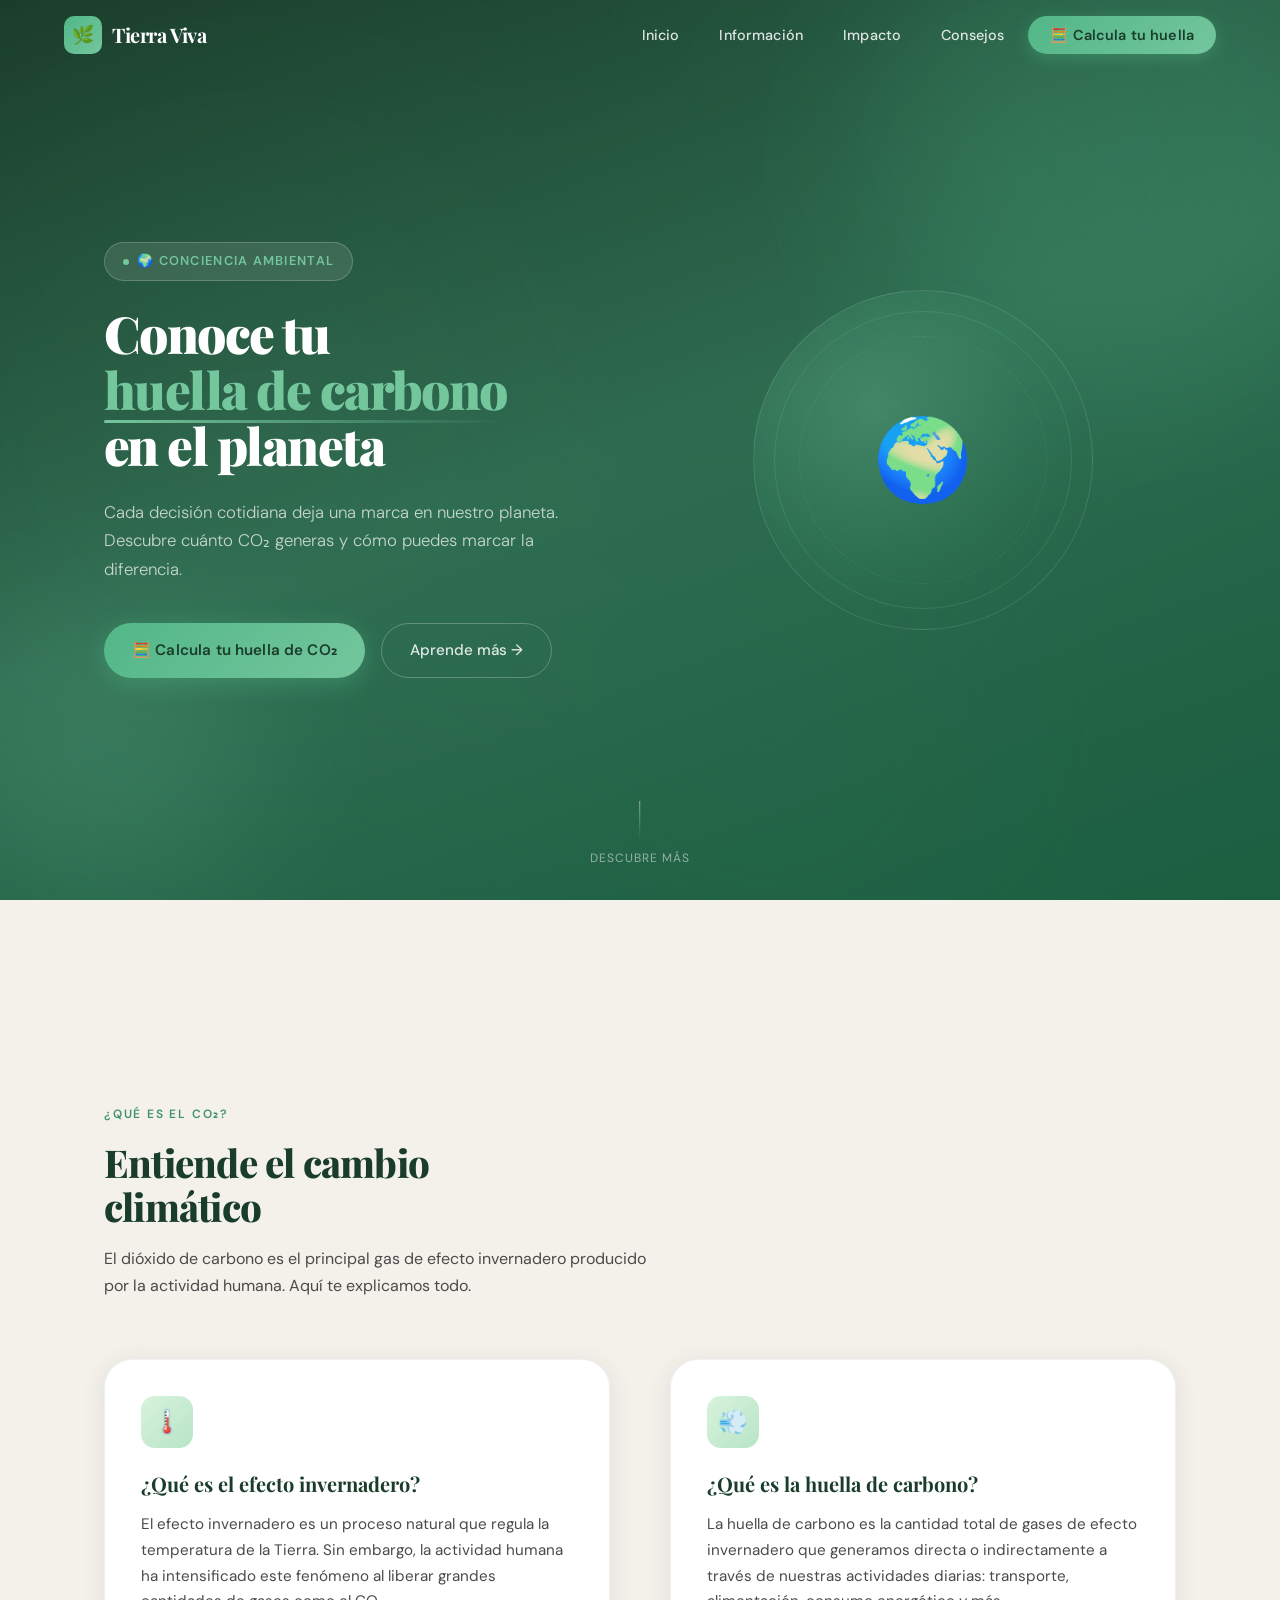
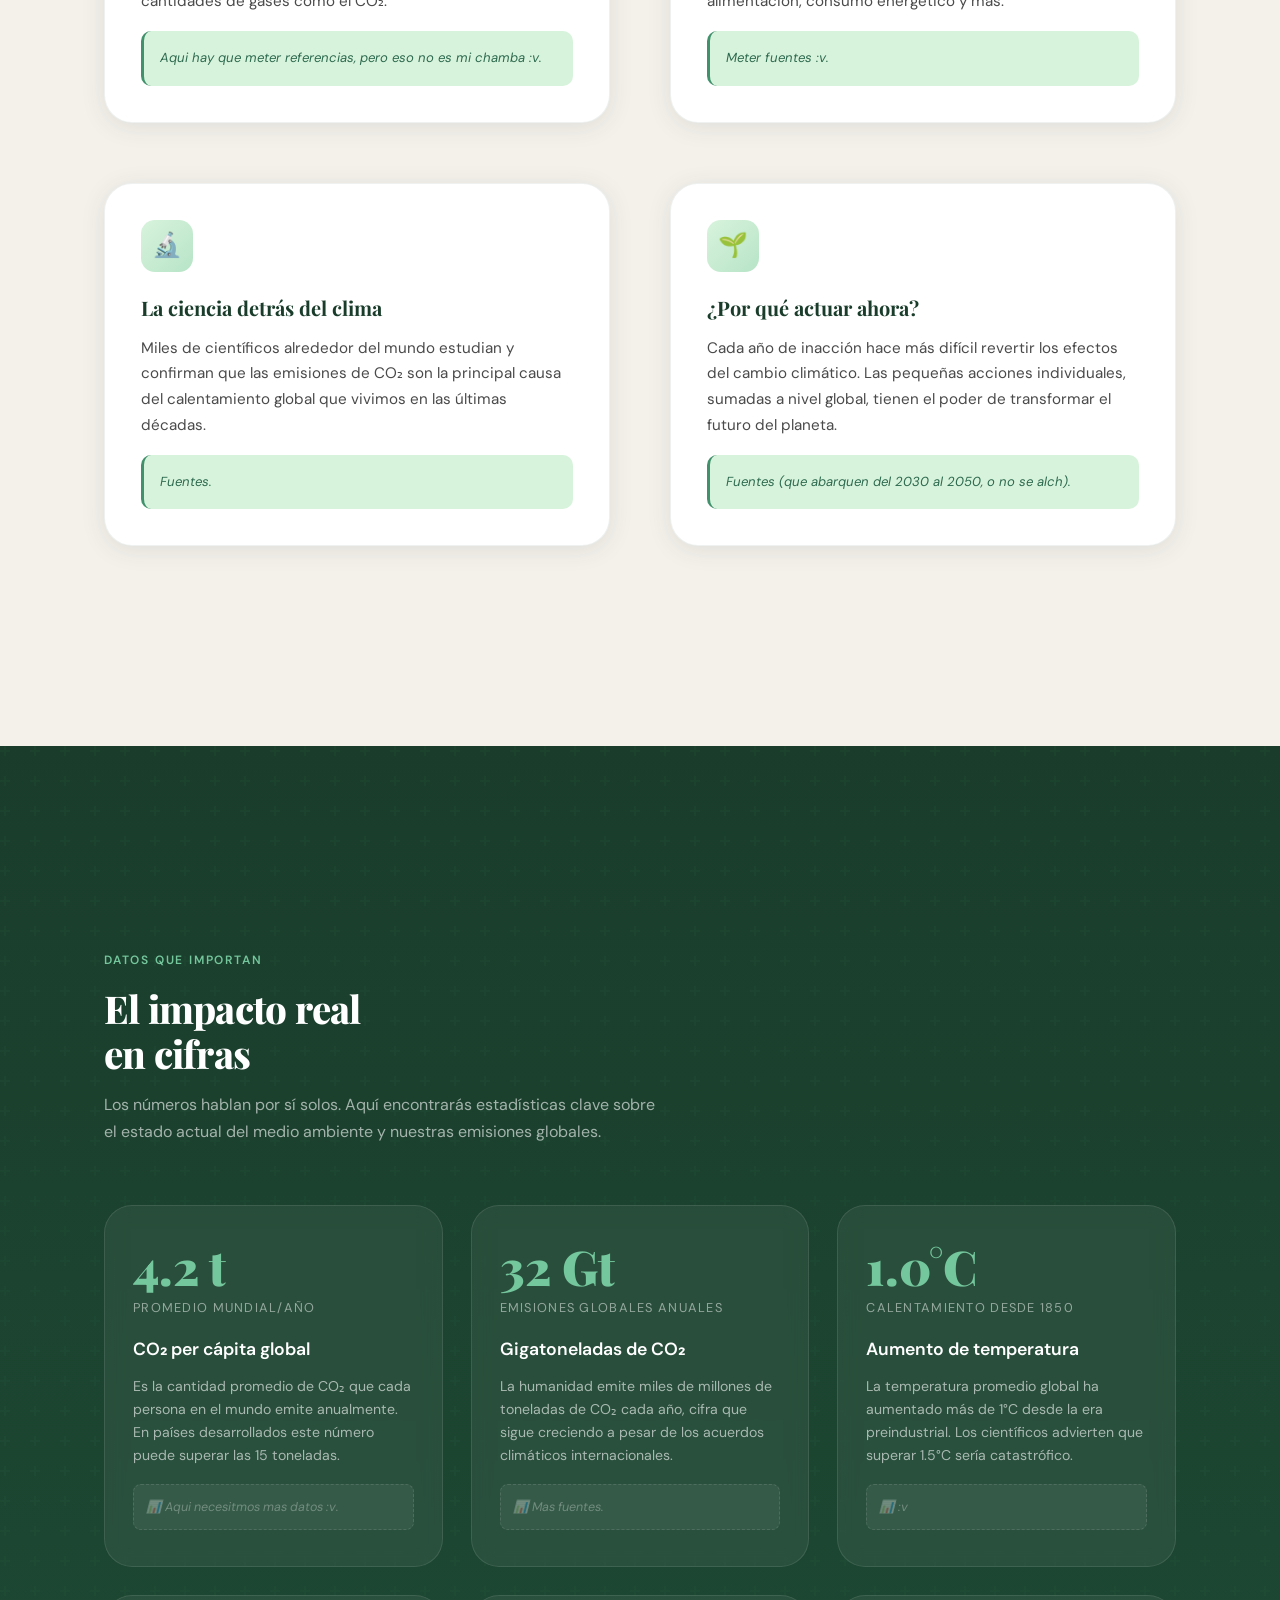
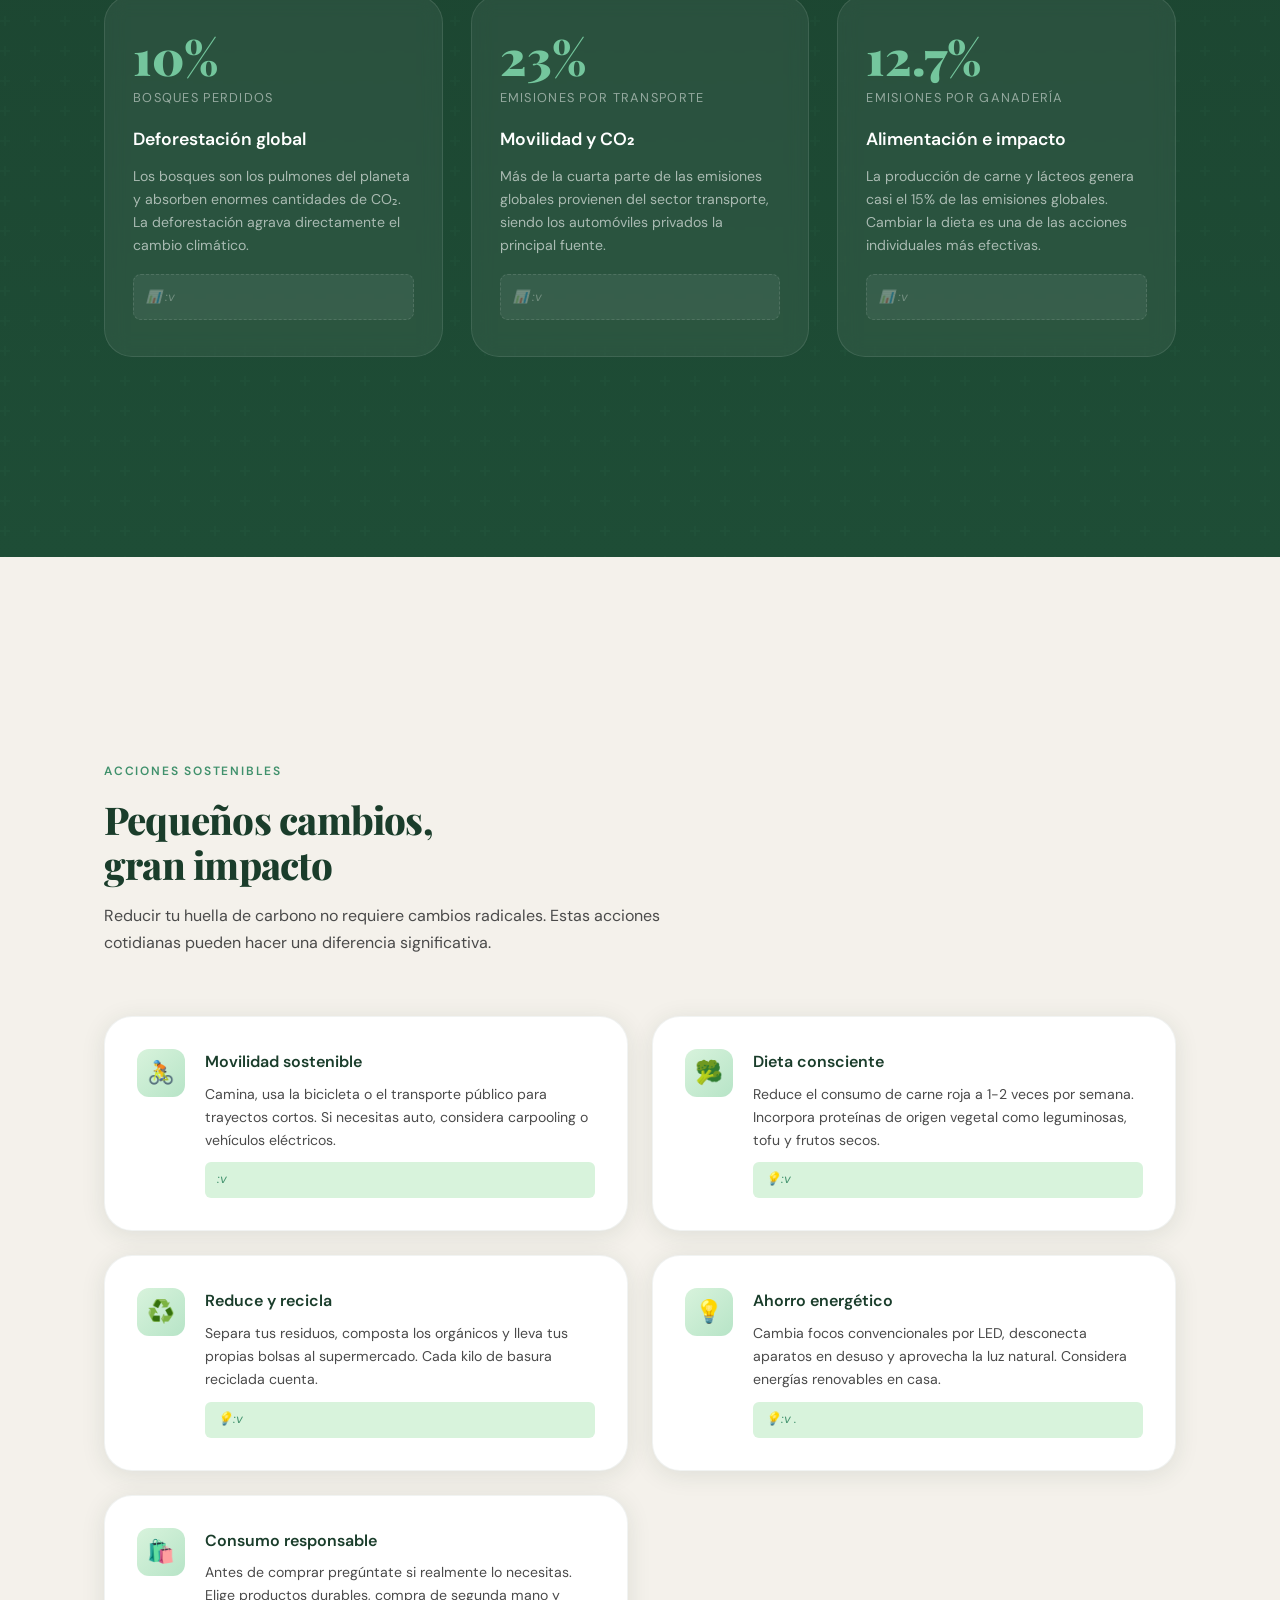
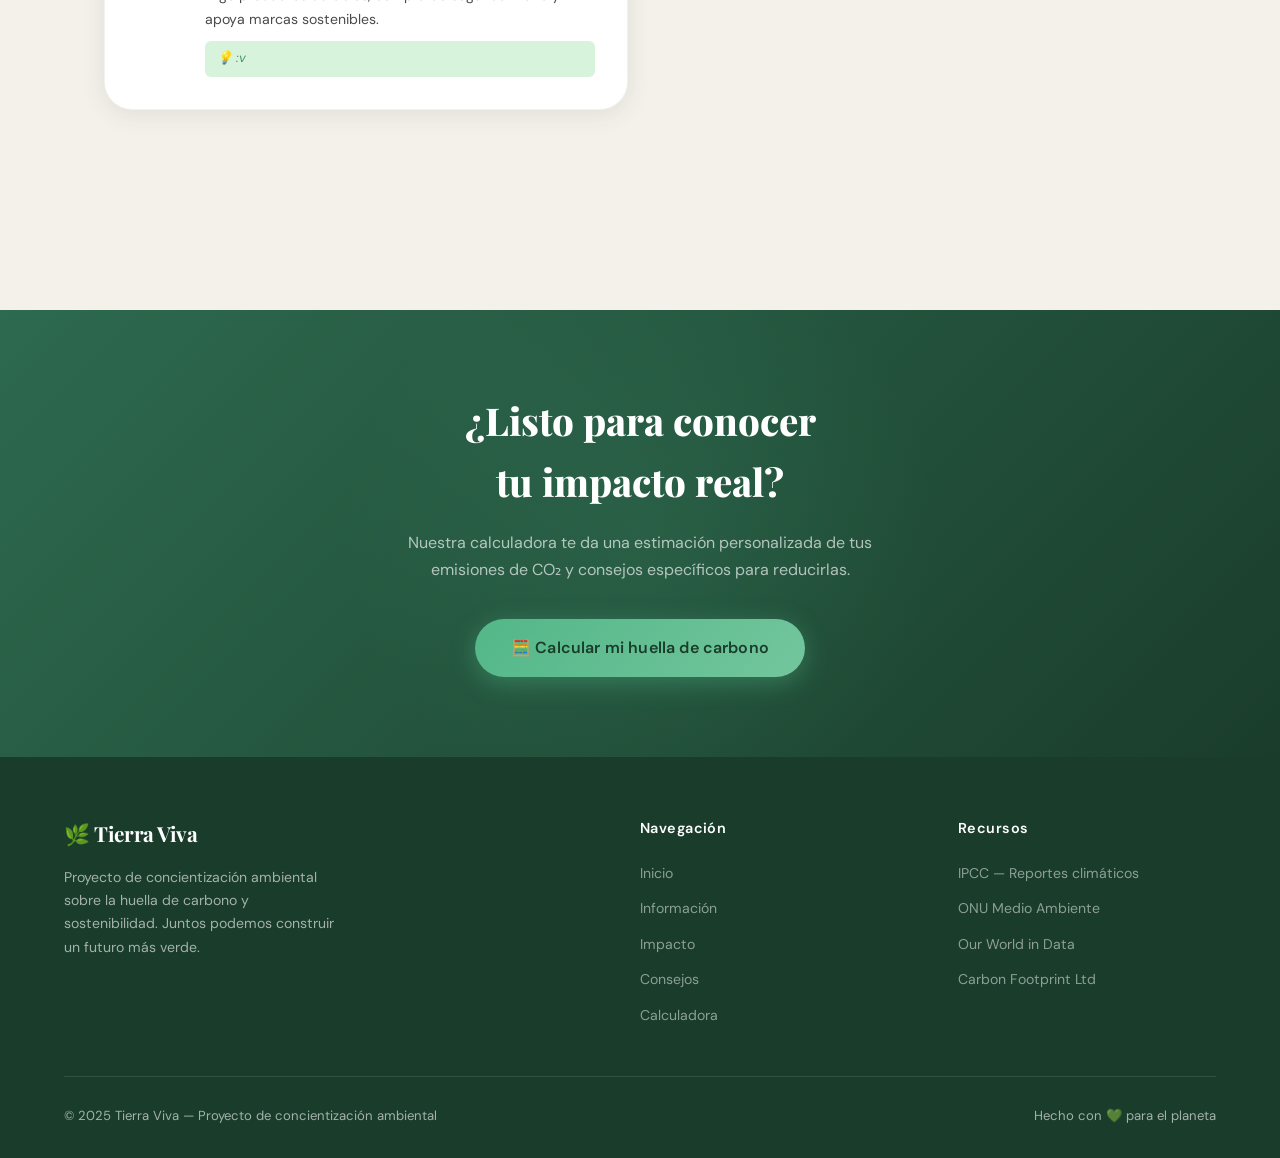
==== commit e06bb1b6: "Update placeholder text in index.html" ====
--- a/index.html
+++ b/index.html
@@ -113,7 +113,7 @@
             fenómeno al liberar grandes cantidades de gases como el CO₂.
           </p>
           <div class="info-placeholder">
-            <p>💡 Agrega aquí datos específicos, estadísticas o información adicional sobre el efecto invernadero.</p>
+            <p>Aqui hay que meter referencias, pero eso no es mi chamba :v.</p>
           </div>
         </div>
 
@@ -128,7 +128,7 @@
             diarias: transporte, alimentación, consumo energético y más.
           </p>
           <div class="info-placeholder">
-            <p>💡 Expande con ejemplos concretos de cómo se mide la huella de carbono personal.</p>
+            <p>Meter fuentes :v.</p>
           </div>
         </div>
 
@@ -143,7 +143,7 @@
             que vivimos en las últimas décadas.
           </p>
           <div class="info-placeholder">
-            <p>💡 Agrega referencias científicas, estudios o reportes del IPCC aquí.</p>
+            <p>Fuentes.</p>
           </div>
         </div>
 
@@ -158,7 +158,7 @@
             tienen el poder de transformar el futuro del planeta.
           </p>
           <div class="info-placeholder">
-            <p>💡 Incluye datos sobre plazos críticos para la acción climática (2030, 2050).</p>
+            <p>Fuentes (que abarquen del 2030 al 2050, o no se alch).</p>
           </div>
         </div>
       </div>
@@ -190,7 +190,7 @@
             anualmente. En países desarrollados este número puede superar las 15 toneladas.
           </p>
           <div class="impacto-placeholder">
-            <p>📊 Actualiza con datos del año más reciente disponible.</p>
+            <p>📊 Aqui necesitmos mas datos :v.</p>
           </div>
         </div>
 
@@ -205,7 +205,7 @@
             cifra que sigue creciendo a pesar de los acuerdos climáticos internacionales.
           </p>
           <div class="impacto-placeholder">
-            <p>📊 Cita la fuente: IEA, IPCC, Our World in Data.</p>
+            <p>📊 Mas fuentes.</p>
           </div>
         </div>
 
@@ -220,7 +220,7 @@
             preindustrial. Los científicos advierten que superar 1.5°C sería catastrófico.
           </p>
           <div class="impacto-placeholder">
-            <p>📊 Agrega consecuencias específicas del calentamiento global aquí.</p>
+            <p>📊 :v </p>
           </div>
         </div>
 
@@ -235,7 +235,7 @@
             de CO₂. La deforestación agrava directamente el cambio climático.
           </p>
           <div class="impacto-placeholder">
-            <p>📊 Incluye datos regionales o de México si aplica.</p>
+            <p>📊 :v </p>
           </div>
         </div>
 
@@ -250,7 +250,7 @@
             transporte, siendo los automóviles privados la principal fuente.
           </p>
           <div class="impacto-placeholder">
-            <p>📊 Agrega estadísticas sobre transporte en tu ciudad o país.</p>
+            <p>📊 :v </p>
           </div>
         </div>
 
@@ -265,7 +265,7 @@
             globales. Cambiar la dieta es una de las acciones individuales más efectivas.
           </p>
           <div class="impacto-placeholder">
-            <p>📊 Fuente: FAO. Añade comparativas entre tipos de proteínas.</p>
+            <p>📊 :v </p>
           </div>
         </div>
       </div>
@@ -296,7 +296,7 @@
               Camina, usa la bicicleta o el transporte público para trayectos
               cortos. Si necesitas auto, considera carpooling o vehículos eléctricos.
             </p>
-            <div class="consejo-placeholder">💡 Agrega un dato de impacto: "Evitar 1 km en auto = X g CO₂"</div>
+            <div class="consejo-placeholder"> :v </div>
           </div>
         </div>
 
@@ -310,7 +310,7 @@
               Reduce el consumo de carne roja a 1-2 veces por semana. Incorpora
               proteínas de origen vegetal como leguminosas, tofu y frutos secos.
             </p>
-            <div class="consejo-placeholder">💡 Añade recetas o alternativas de proteína vegetal específicas.</div>
+            <div class="consejo-placeholder">💡:v </div>
           </div>
         </div>
 
@@ -324,7 +324,7 @@
               Separa tus residuos, composta los orgánicos y lleva tus propias
               bolsas al supermercado. Cada kilo de basura reciclada cuenta.
             </p>
-            <div class="consejo-placeholder">💡 Incluye guía de reciclaje para tu ciudad específica.</div>
+            <div class="consejo-placeholder">💡:v </div>
           </div>
         </div>
 
@@ -338,7 +338,7 @@
               Cambia focos convencionales por LED, desconecta aparatos en desuso
               y aprovecha la luz natural. Considera energías renovables en casa.
             </p>
-            <div class="consejo-placeholder">💡 Agrega estimado de ahorro en pesos y kg CO₂ por cambio de hábito.</div>
+            <div class="consejo-placeholder">💡:v .</div>
           </div>
         </div>
 
@@ -352,7 +352,7 @@
               Antes de comprar pregúntate si realmente lo necesitas. Elige
               productos durables, compra de segunda mano y apoya marcas sostenibles.
             </p>
-            <div class="consejo-placeholder">💡 Lista de marcas certificadas o tiendas de segunda mano locales.</div>
+            <div class="consejo-placeholder">💡 :v </div>
           </div>
         </div>
 
@@ -366,7 +366,7 @@
               El tratamiento y bombeo de agua consume energía. Ducha corta, repara
               fugas y recoge agua de lluvia para riego. Cada litro importa.
             </p>
-            <div class="consejo-placeholder">💡 Añade datos locales sobre escasez de agua o situación hídrica.</div>
+            <div class="consejo-placeholder">💡:v </div>
           </div>
         </div>
       </div>
